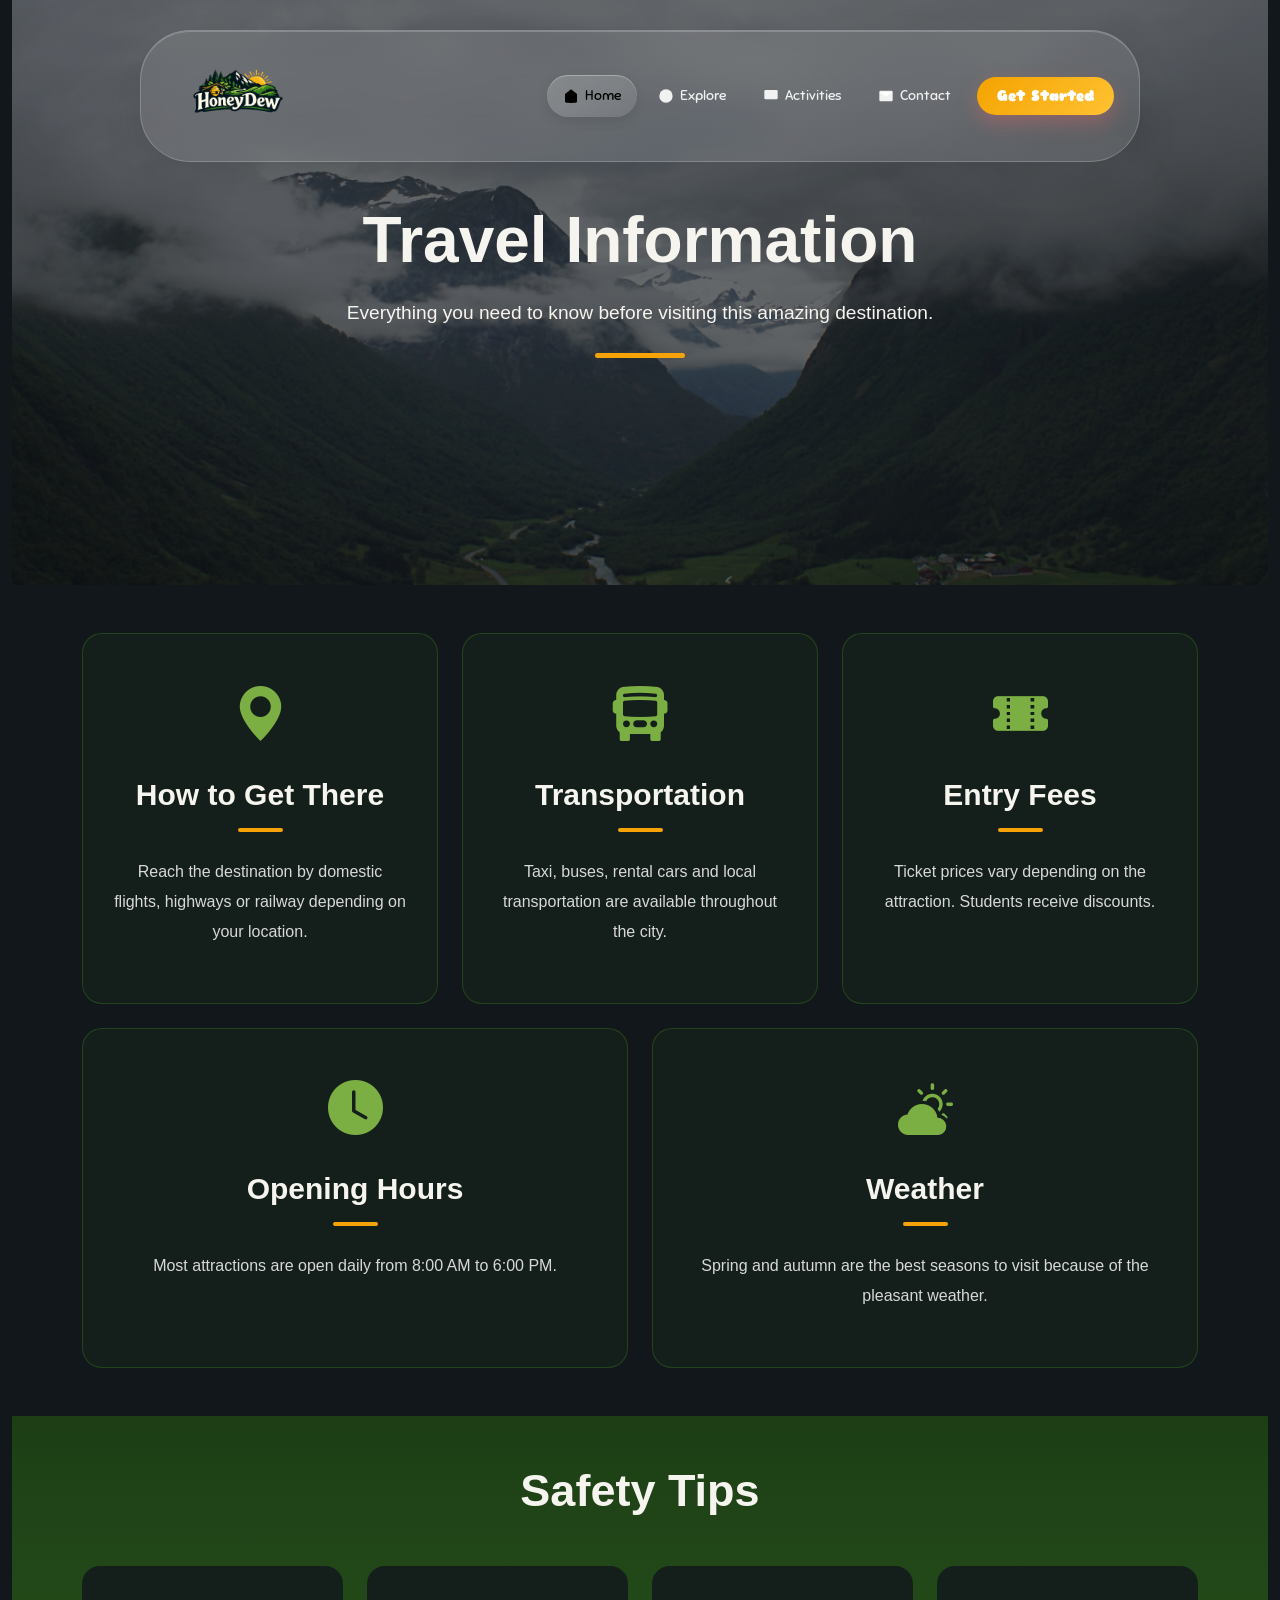
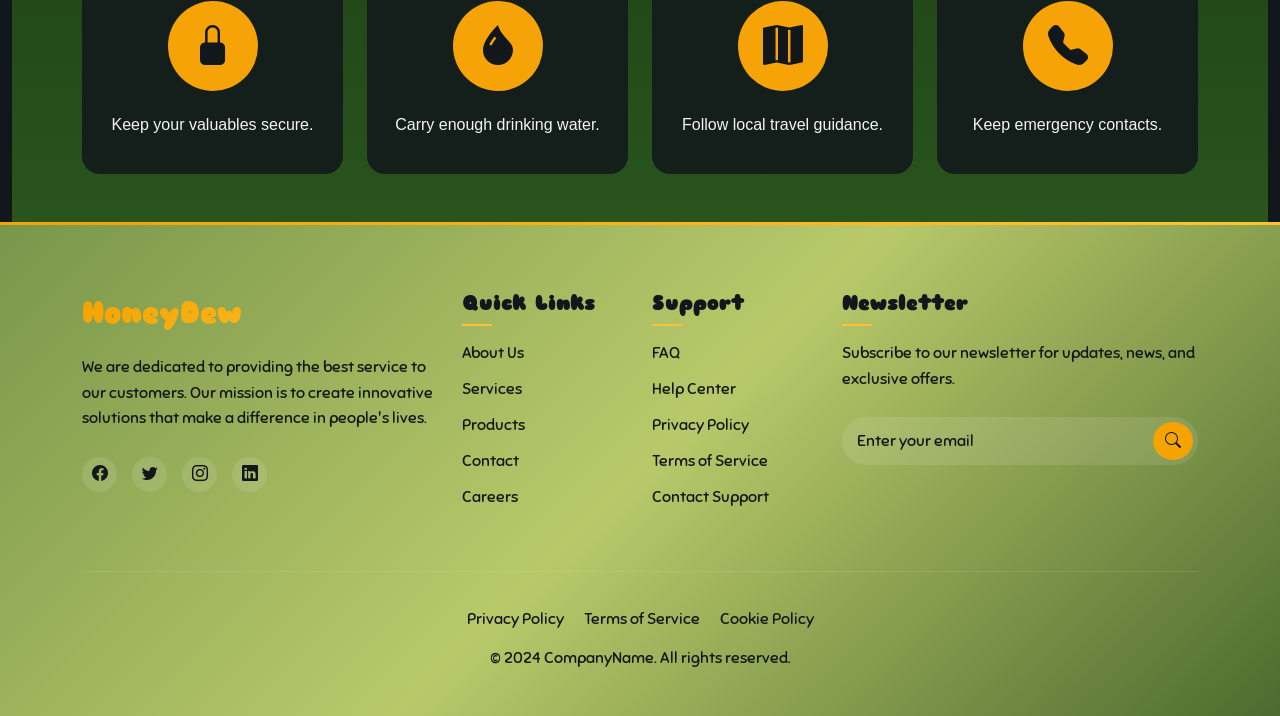
==== Azadeh Explore.html @ a6aba06a "added mobile nav" ====
<!doctype html>
<html lang="en">
  <head>
    <meta charset="UTF-8" />
    <meta name="viewport" content="width=device-width, initial-scale=1.0" />
    <title>Document</title>
    <link
      href="https://cdn.jsdelivr.net/npm/bootstrap@5.3.3/dist/css/bootstrap.min.css"
      rel="stylesheet"
    />

    <link
      rel="stylesheet"
      href="https://cdn.jsdelivr.net/npm/bootstrap-icons@1.11.3/font/bootstrap-icons.min.css"
    />
    <link rel="stylesheet" href="style.css" />
    <link rel="stylesheet" href="Azadeh style.css" />


    <link rel="preconnect" href="https://fonts.googleapis.com" />
    <link rel="preconnect" href="https://fonts.gstatic.com" crossorigin />
    <link
      href="https://fonts.googleapis.com/css2?family=Sniglet:wght@400;800&display=swap"
      rel="stylesheet"
    />
  </head>
  <body>
      <!-- Floating Background Elements -->
    <div class="floating-elements">
        <div class="floating-circle"></div>
        <div class="floating-circle"></div>
        <div class="floating-circle"></div>
    </div>

    <!-- Advanced Navigation Bar -->
    <nav class="navbar-container">
        <div class="navbar">
            <!-- Brand/Logo -->
    <div class="navbar-brand d-flex ">
      <a  href="#" class="text-decoration-none "><img src="pictures/aca7b375-2e96-413a-af42-244dd7e7b7cf.png" alt="" class="logo"></a>
    </div>
            <!-- Navigation Links -->
            <ul class="navbar-nav" id="navbarNav">
                <li class="nav-item">
                    <a href="index.html" class="nav-link active">
                        <svg class="nav-icon" viewBox="0 0 24 24">
                            <path d="M3 9l9-7 9 7v11a2 2 0 0 1-2 2H5a2 2 0 0 1-2-2z"></path>
                            <polyline points="9,22 9,12 15,12 15,22"></polyline>
                        </svg>
                        <span>Home</span>
                    </a>
                </li>
                <li class="nav-item">
                    <a href="Azadeh Explore.html" class="nav-link">
                        <svg class="nav-icon" viewBox="0 0 24 24">
                            <circle cx="12" cy="12" r="10"></circle>
                            <line x1="12" y1="16" x2="12" y2="12"></line>
                            <line x1="12" y1="8" x2="12.01" y2="8"></line>
                        </svg>
                        <span>Explore</span>
                    </a>
                </li>
                <li class="nav-item">
                    <a href="#activities" class="nav-link">
                        <svg class="nav-icon" viewBox="0 0 24 24">
                            <rect x="2" y="3" width="20" height="14" rx="2" ry="2"></rect>
                            <line x1="8" y1="21" x2="16" y2="21"></line>
                            <line x1="12" y1="17" x2="12" y2="21"></line>
                        </svg>
                        <span>Activities</span>
                    </a>
                </li>
                <li class="nav-item">
                    <a href="#contact" class="nav-link">
                        <svg class="nav-icon" viewBox="0 0 24 24">
                            <path d="M4 4h16c1.1 0 2 .9 2 2v12c0 1.1-.9 2-2 2H4c-1.1 0-2-.9-2-2V6c0-1.1.9-2 2-2z"></path>
                            <polyline points="22,6 12,13 2,6"></polyline>
                        </svg>
                        <span>Contact</span>
                    </a>
                </li>                <li class="nav-item">
                    <a href="#cta" class="cta-button">
                        Get Started
                    </a>
                </li>
            </ul>

            <!-- Mobile Toggle -->
            <button class="mobile-toggle" id="mobileToggle">
                <div class="hamburger">
                    <span></span>
                    <span></span>
                    <span></span>
                </div>
            </button>
        </div>
    </nav>

    <!-- Mobile Menu Overlay -->
    <div class="mobile-menu-overlay" id="mobileMenuOverlay"></div>

    <!-- Mobile Menu -->
    <div class="mobile-menu" id="mobileMenu">
        <div class="mobile-menu-header">
            <a href="#" class="mobile-menu-brand">
                <div class="logo-icon"></div>
                <span class="brand-text">HoneyDew</span>
            </a>
            <button class="mobile-menu-close" id="mobileMenuClose">
                <span>×</span>
            </button>
        </div>
        
        <ul class="mobile-menu-nav">
            <li class="mobile-menu-item">
                <a href="#home" class="mobile-menu-link active">
                    <svg class="mobile-menu-icon" viewBox="0 0 24 24">
                        <path d="M3 9l9-7 9 7v11a2 2 0 0 1-2 2H5a2 2 0 0 1-2-2z"></path>
                        <polyline points="9,22 9,12 15,12 15,22"></polyline>
                    </svg>
                    <span>Home</span>
                </a>
            </li>
            <li class="mobile-menu-item">
                <a href="#explore" class="mobile-menu-link">
                    <svg class="mobile-menu-icon" viewBox="0 0 24 24">
                        <circle cx="12" cy="12" r="10"></circle>
                        <line x1="12" y1="16" x2="12" y2="12"></line>
                        <line x1="12" y1="8" x2="12.01" y2="8"></line>
                    </svg>
                    <span>Explore</span>
                </a>
            </li>
            <li class="mobile-menu-item">
                <a href="#activities" class="mobile-menu-link">
                    <svg class="mobile-menu-icon" viewBox="0 0 24 24">
                        <rect x="2" y="3" width="20" height="14" rx="2" ry="2"></rect>
                        <line x1="8" y1="21" x2="16" y2="21"></line>
                        <line x1="12" y1="17" x2="12" y2="21"></line>
                    </svg>
                    <span>Activities</span>
                </a>
            </li>
            <li class="mobile-menu-item">
                <a href="#contact" class="mobile-menu-link">
                    <svg class="mobile-menu-icon" viewBox="0 0 24 24">
                        <path d="M4 4h16c1.1 0 2 .9 2 2v12c0 1.1-.9 2-2 2H4c-1.1 0-2-.9-2-2V6c0-1.1.9-2 2-2z"></path>
                        <polyline points="22,6 12,13 2,6"></polyline>
                    </svg>
                    <span>Contact</span>
                </a>
            </li>
        </ul>
        
        <div class="mobile-cta">
            <a href="#cta" class="mobile-cta-button">
                Get Started
            </a>
        </div>
    </div>




    <!-- Azadeh part -->
    <div class="container-fluid Azadeh">
      <main>
        <!-- HERO -->
        <section class="hero">
          <div class="container">
            <div class="hero-content text-center">
              <h1>Travel Information</h1>

              <p>
                Everything you need to know before visiting this amazing
                destination.
              </p>

              <div class="hero-line"></div>
            </div>
          </div>
        </section>

        <!-- Travel Information -->

        <section class="travel-info py-5">
          <div class="container">
            <div class="row g-4">
              <div class="col-lg-4 col-md-6">
                <div class="travel-card">
                  <i class="bi bi-geo-alt-fill"></i>

                  <h3>How to Get There</h3>

                  <div class="title-line"></div>

                  <p>
                    Reach the destination by domestic flights, highways or
                    railway depending on your location.
                  </p>
                </div>
              </div>

              <div class="col-lg-4 col-md-6">
                <div class="travel-card">
                  <i class="bi bi-bus-front-fill"></i>

                  <h3>Transportation</h3>

                  <div class="title-line"></div>

                  <p>
                    Taxi, buses, rental cars and local transportation are
                    available throughout the city.
                  </p>
                </div>
              </div>

              <div class="col-lg-4 col-md-6">
                <div class="travel-card">
                  <i class="bi bi-ticket-perforated-fill"></i>

                  <h3>Entry Fees</h3>

                  <div class="title-line"></div>

                  <p>
                    Ticket prices vary depending on the attraction. Students
                    receive discounts.
                  </p>
                </div>
              </div>

              <div class="col-lg-6">
                <div class="travel-card">
                  <i class="bi bi-clock-fill"></i>

                  <h3>Opening Hours</h3>

                  <div class="title-line"></div>

                  <p>
                    Most attractions are open daily from 8:00 AM to 6:00 PM.
                  </p>
                </div>
              </div>

              <div class="col-lg-6">
                <div class="travel-card">
                  <i class="bi bi-cloud-sun-fill"></i>

                  <h3>Weather</h3>

                  <div class="title-line"></div>

                  <p>
                    Spring and autumn are the best seasons to visit because of
                    the pleasant weather.
                  </p>
                </div>
              </div>
            </div>
          </div>
        </section>

        <!-- Safety -->

        <section class="safety py-5">
          <div class="container">
            <h2 class="text-center mb-5">Safety Tips</h2>

            <div class="row g-4">
              <div class="col-lg-3 col-sm-6">
                <div class="tip">
                  <div class="circle">
                    <i class="bi bi-lock-fill"></i>
                  </div>

                  <p>Keep your valuables secure.</p>
                </div>
              </div>

              <div class="col-lg-3 col-sm-6">
                <div class="tip">
                  <div class="circle">
                    <i class="bi bi-droplet-fill"></i>
                  </div>

                  <p>Carry enough drinking water.</p>
                </div>
              </div>

              <div class="col-lg-3 col-sm-6">
                <div class="tip">
                  <div class="circle">
                    <i class="bi bi-map-fill"></i>
                  </div>

                  <p>Follow local travel guidance.</p>
                </div>
              </div>

              <div class="col-lg-3 col-sm-6">
                <div class="tip">
                  <div class="circle">
                    <i class="bi bi-telephone-fill"></i>
                  </div>

                  <p>Keep emergency contacts.</p>
                </div>
              </div>
            </div>
          </div>
        </section>
      </main>
    </div>

    <!--footer-->

    <footer class="footer" style="color: #12171b">
      <div class="container">
        <div class="row">
          <div class="col-lg-4 footer-section">
            <div class="footer-logo">HoneyDew</div>
            <p class="footer-about">
              We are dedicated to providing the best service to our customers.
              Our mission is to create innovative solutions that make a
              difference in people's lives.
            </p>
            <div class="social-links">
              <a href="#" class="social-icon"><i class="bi bi-facebook"></i></a>
              <a href="#" class="social-icon"><i class="bi bi-twitter"></i></a>
              <a href="#" class="social-icon"
                ><i class="bi bi-instagram"></i
              ></a>
              <a href="#" class="social-icon"><i class="bi bi-linkedin"></i></a>
            </div>
          </div>

          <div class="col-lg-2 col-md-6 footer-section">
            <h5>Quick Links</h5>
            <ul class="footer-links">
              <li><a href="#">About Us</a></li>
              <li><a href="#">Services</a></li>
              <li><a href="#">Products</a></li>
              <li><a href="#">Contact</a></li>
              <li><a href="#">Careers</a></li>
            </ul>
          </div>

          <div class="col-lg-2 col-md-6 footer-section">
            <h5>Support</h5>
            <ul class="footer-links">
              <li><a href="#">FAQ</a></li>
              <li><a href="#">Help Center</a></li>
              <li><a href="#">Privacy Policy</a></li>
              <li><a href="#">Terms of Service</a></li>
              <li><a href="#">Contact Support</a></li>
            </ul>
          </div>

          <div class="col-lg-4 footer-section">
            <h5>Newsletter</h5>
            <p class="footer-about">
              Subscribe to our newsletter for updates, news, and exclusive
              offers.
            </p>
            <div class="footer-newsletter">
              <input type="email" placeholder="Enter your email" />
              <button class="newsletter-btn">
                <i class="bi bi-search"></i>
              </button>
            </div>
          </div>
        </div>

        <div class="footer-bottom">
          <ul class="footer-bottom-links">
            <li><a href="#">Privacy Policy</a></li>
            <li><a href="#">Terms of Service</a></li>
            <li><a href="#">Cookie Policy</a></li>
          </ul>
          <p>© 2024 CompanyName. All rights reserved.</p>
        </div>
      </div>
    </footer>

    <script
      src="https://cdn.jsdelivr.net/npm/bootstrap@5.3.8/dist/js/bootstrap.bundle.min.js"
      integrity="sha384-FKyoEForCGlyvwx9Hj09JcYn3nv7wiPVlz7YYwJrWVcXK/BmnVDxM+D2scQbITxI"
      crossorigin="anonymous"
    ></script>
    <script src="app.js"></script>
  </body>
</html>
---- style.css ----
/*
.sniglet-regular {
  font-family: "Sniglet", system-ui;
  font-weight: 400;
  font-style: normal;
}

.sniglet-extrabold {
  font-family: "Sniglet", system-ui;
  font-weight: 800;
  font-style: normal;
}
*/

* {
    margin: 0;
    padding: 0;
    box-sizing: border-box;
}

ol, ul {
    list-style: none;
}

body {
     font-family: "Sniglet", system-ui;
    font-optical-sizing: auto;
    background: #12171B;
    color: #F6F4EE;
}
@media (max-width: 768px) {
    html {
        font-size: 15px;
    }
}

@media (max-width: 480px) {
    html {
        font-size: 14px;
    }
}
 /* ==================== ADVANCED NAVIGATION BAR ==================== */       
  .navbar-container {
          
    position: fixed;
            top: 30px;
            left: 50%;
            transform: translateX(-50%);
            z-index: 1000;
            width: calc(100% - 60px);
            max-width: 1000px;
            transition: all 0.4s cubic-bezier(0.25, 0.46, 0.45, 0.94);
        }

        .navbar {
            background: rgba(255, 255, 255, 0.1);
            backdrop-filter: blur(20px);
            border: 1px solid rgba(255, 255, 255, 0.2);
            border-radius: 50px;
            padding: 12px 25px;
            display: flex;
            align-items: center;
            justify-content: space-between;
            box-shadow: 
                0 20px 40px rgba(0, 0, 0, 0.1),
                inset 0 1px 0 rgba(255, 255, 255, 0.2);
            transition: all 0.4s cubic-bezier(0.25, 0.46, 0.45, 0.94);
            position: relative;
            overflow: hidden;
        }

        .navbar::before {
            content: '';
            position: absolute;
            top: 0;
            left: -100%;
            width: 100%;
            height: 100%;
            background: linear-gradient(90deg, 
                transparent, 
                rgba(255, 255, 255, 0.1), 
                transparent);
            transition: left 0.8s ease;
        }

        .navbar:hover::before {
            left: 100%;
        }

        .navbar:hover {
            transform: translateY(-2px);
            box-shadow: 
                0 25px 50px rgba(0, 0, 0, 0.15),
                inset 0 1px 0 rgba(255, 255, 255, 0.3);
        }

        /* ==================== LOGO SECTION ==================== */
        .navbar-brand {
            display: flex;
            align-items: center;
            gap: 12px;
            text-decoration: none;
            color: white;
            font-size: 1.4rem;
            z-index: 2;
        }
.logo {
    height: 6rem;
    width: auto;
    overflow: hidden;
}


 /* ==================== NAVIGATION LINKS ==================== */
        .navbar-nav {
            display: flex;
            align-items: center;
            gap: 5px;
            list-style: none;
            z-index: 2;
            position: relative;
        }

        /* Desktop navigation styles */
        @media (min-width: 993px) {
            .navbar-nav {
                display: flex !important;
                position: static !important;
                opacity: 1 !important;
                visibility: visible !important;
                transform: none !important;
                background: none !important;
                border: none !important;
                padding: 0 !important;
                box-shadow: none !important;
                flex-direction: row !important;
            }
        }

        .nav-item {
            position: relative;
        }

        .nav-link {
            display: flex;
            align-items: center;
            gap: 6px;
            padding: 10px 16px;
            text-decoration: none;
            color: rgba(255, 255, 255, 0.9);
            font-weight: 500;
            font-size: 0.9rem;
            border-radius: 25px;
            transition: all 0.3s cubic-bezier(0.25, 0.46, 0.45, 0.94);
            position: relative;
            overflow: hidden;
            white-space: nowrap;
        }

        .nav-link::before {
            content: '';
            position: absolute;
            top: 0;
            left: 0;
            width: 100%;
            height: 100%;
            background: linear-gradient(135deg, rgba(255, 255, 255, 0.1), rgba(255, 255, 255, 0.05));
            border-radius: 25px;
            opacity: 0;
            transition: opacity 0.3s ease;
        }

        .nav-link:hover::before {
            opacity: 1;
        }

        .nav-link:hover {
            color: white;
            transform: translateY(-2px);
            box-shadow: 0 8px 20px rgba(0, 0, 0, 0.15);
        }

        .nav-link.active {
            background: linear-gradient(135deg, rgba(255, 255, 255, 0.2), rgba(255, 255, 255, 0.1));
            color: white;
            box-shadow: 
                inset 0 1px 0 rgba(255, 255, 255, 0.3),
                0 4px 12px rgba(0, 0, 0, 0.1);
        }        .nav-icon {
            width: 16px;
            height: 16px;
            fill: currentColor;
            transition: transform 0.3s ease;
        }

        .nav-link:hover .nav-icon {
            transform: scale(1.1);
        }

        /* ==================== MOBILE MENU TOGGLE ==================== */        .mobile-toggle {
            display: none;
            background: none;
            border: none;
            color: white;
            font-size: 1.5rem;
            cursor: pointer;
            padding: 8px;
            border-radius: 50%;
            transition: all 0.3s ease;
            z-index: 1001;
            position: relative;
            flex-shrink: 0;
        }

        .mobile-toggle:hover {
            background: rgba(255, 255, 255, 0.1);
            transform: scale(1.1);
        }

        .hamburger {
            display: flex;
            flex-direction: column;
            gap: 4px;
            width: 24px;
            height: 18px;
            justify-content: center;
        }

        .hamburger span {
            width: 24px;
            height: 2px;
            background: white;
            border-radius: 2px;
            transition: all 0.3s ease;
            display: block;
        }

        .mobile-toggle.active .hamburger span:nth-child(1) {
            transform: rotate(45deg) translate(6px, 6px);
        }

        .mobile-toggle.active .hamburger span:nth-child(2) {
            opacity: 0;
            transform: translateX(-20px);
        }

        .mobile-toggle.active .hamburger span:nth-child(3) {
            transform: rotate(-45deg) translate(6px, -6px);
        }        /* ==================== CTA BUTTON ==================== */
        .cta-button {
            background: linear-gradient(135deg, #F4A300, #FFC233);
            color: white;
            text-decoration: none;
            padding: 10px 20px;
            border-radius: 25px;
            font-weight: 600;
            font-size: 0.9rem;
            box-shadow: 0 8px 20px rgba(255, 107, 107, 0.3);
            transition: all 0.3s ease;
            white-space: nowrap;
            margin-left: 5px;
        }

        .cta-button:hover {
            transform: translateY(-1px);
            box-shadow: 0 10px 20px rgba(255, 107, 107, 0.4);
        }/* ==================== MOBILE RESPONSIVE ==================== */
        @media (max-width: 992px) {
            .navbar-container {
                top: 20px;
                width: calc(100% - 30px);
            }

            .navbar {
                padding: 12px 20px;
                position: relative;
            }

            .mobile-toggle {
                display: flex !important;
                align-items: center;
                justify-content: center;
            }

            /* Hide desktop navigation on mobile */
            .navbar-nav {
                display: none;
            }

            .brand-text {
                font-size: 1.2rem;
            }
        }

        /* Mobile Menu Overlay */
        .mobile-menu-overlay {
            position: fixed;
            top: 0;
            left: 0;
            width: 100%;
            height: 100vh;
            background: rgba(0, 0, 0, 0.8);
            backdrop-filter: blur(10px);
            z-index: 1500;
            opacity: 0;
            visibility: hidden;
            transition: all 0.3s ease;
        }

        .mobile-menu-overlay.active {
            opacity: 1;
            visibility: visible;
        }

        /* Mobile Menu Container */
        .mobile-menu {
            position: fixed;
            top: 0;
            left: 0;
            width: 100%;
            height: 100vh;
            background: linear-gradient(135deg, #78964B 0%, #B9C96A 50%, #4D6B2F 100%);
            z-index: 1600;
            transform: translateY(-100%);
            transition: transform 0.4s cubic-bezier(0.25, 0.46, 0.45, 0.94);
            overflow-y: auto;
        }

        .mobile-menu.active {
            transform: translateY(0);
        }

        /* Mobile Menu Header */
        .mobile-menu-header {
            display: flex;
            justify-content: space-between;
            align-items: center;
            padding: 30px 30px 20px;
            border-bottom: 1px solid rgba(255, 255, 255, 0.1);
        }

        .mobile-menu-brand {
            display: flex;
            align-items: center;
            gap: 12px;
            text-decoration: none;
            color: white;
            font-weight: 400;
            font-size: 1.4rem;
        }

        .mobile-menu-close {
            background: none;
            border: none;
            color: white;
            font-size: 2rem;
            cursor: pointer;
            padding: 8px;
            border-radius: 50%;
            transition: all 0.3s ease;
            display: flex;
            align-items: center;
            justify-content: center;
            width: 48px;
            height: 48px;
        }

        .mobile-menu-close:hover {
            background: rgba(255, 255, 255, 0.1);
            transform: scale(1.1);
        }

        /* Mobile Menu Navigation */
        .mobile-menu-nav {
            padding: 40px 30px;
            list-style: none;
        }

        .mobile-menu-item {
            margin-bottom: 8px;
        }

        .mobile-menu-link {
            display: flex;
            align-items: center;
            gap: 16px;
            padding: 20px 24px;
            text-decoration: none;
            color: rgba(255, 255, 255, 0.9);
            font-weight: 500;
            font-size: 1.1rem;
            border-radius: 20px;
            transition: all 0.3s ease;
            background: rgba(255, 255, 255, 0.05);
            border: 1px solid rgba(255, 255, 255, 0.1);
            margin-bottom: 12px;
        }

        .mobile-menu-link:hover,
        .mobile-menu-link.active {
            background: rgba(255, 255, 255, 0.15);
            color: white;
            transform: translateX(8px);
            border-color: rgba(255, 255, 255, 0.2);
        }

        .mobile-menu-icon {
            width: 24px;
            height: 24px;
            fill: currentColor;
        }

        .mobile-cta {
            margin: 30px 30px 40px;
        }

        .mobile-cta-button {
            display: block;
            width: 100%;
            background: linear-gradient(135deg, #F4A300, #FFC233);
            color: white;
            text-decoration: none;
            padding: 20px;
            border-radius: 20px;
            font-weight: 400;
            font-size: 1.1rem;
            text-align: center;
            box-shadow: 0 10px 30px rgba(255, 107, 107, 0.3);
            transition: all 0.3s ease;
        }

        .mobile-cta-button:hover {
            transform: translateY(-2px);
            box-shadow: 0 15px 40px rgba(255, 107, 107, 0.4);
        }

        @media (max-width: 768px) {
            .navbar-container {
                width: calc(100% - 30px);
            }
        }

        @media (max-width: 480px) {
            .navbar-container {
                width: calc(100% - 20px);
                top: 15px;
            }

            .navbar {
                padding: 10px 15px;
            }

            .navbar-brand {
                gap: 8px;
            }

            .logo-icon {
                width: 35px;
                height: 35px;
            }

            .brand-text {
                font-size: 1.1rem;
            }
        }    

/*==========================================
FOOTER=======================================*/
.footer {
    background: linear-gradient(135deg, #78964B 0%, #B9C96A 50%, #4D6B2F 100%);
    padding: 70px 0 30px;
    
    position: relative;
    overflow: hidden;
}

.footer::before {
    content: '';
    position: absolute;
    top: 0;
    left: 0;
    right: 0;
    height: 3px;
    background: linear-gradient(135deg, #F4A300, #FFC233);
}

.footer-logo {
    font-size: 1.8rem;
    font-weight: 700;
    margin-bottom: 20px;
    background: linear-gradient(135deg, #F4A300, #FFC233);
    -webkit-background-clip: text;
    -webkit-text-fill-color: transparent;
}

.footer-about {
    color: #12171B;
    margin-bottom: 25px;
    line-height: 1.6;
}

.footer h5 {
    color: #12171B;
    font-weight: 600;
    margin-bottom: 25px;
    position: relative;
}

.footer h5::after {
    content: '';
    position: absolute;
    left: 0;
    bottom: -10px;
    width: 30px;
    height: 2px;
    background: #FFC233;
}

.footer-links {
    list-style: none;
    padding: 0;
    margin: 0;
}

.footer-links li {
    margin-bottom: 12px;
}

.footer-links a {
    color: #12171B;
    text-decoration: none;
    transition: all 0.3s ease;
    display: inline-block;
}

.footer-links a:hover {
    color: #FFC233;
    transform: translateX(5px);
}

.social-links {
    display: flex;
    gap: 15px;
    margin-top: 20px;
}

.social-icon {
    width: 35px;
    height: 35px;
    background: rgba(255, 255, 255, 0.1);
    border-radius: 50%;
    display: flex;
    align-items: center;
    justify-content: center;
    color: #12171B;
    text-decoration: none;
    transition: all 0.3s ease;
}

.social-icon:hover {
    background: #FFC233;
    transform: translateY(-3px);
    color: #fff;
}

.footer-newsletter {
    position: relative;
    margin-top: 20px;
}

.footer-newsletter input {
    padding: 12px 15px;
    border-radius: 25px;
    border: none;
    width: 100%;
    background: rgba(255, 255, 255, 0.1);
    color: #fff;
    outline: none;
    padding-right: 50px;
}

.footer-newsletter input::placeholder {
    color: #12171B;
}

.newsletter-btn {
    position: absolute;
    right: 5px;
    top: 5px;
    bottom: 5px;
    width: 40px;
    border-radius: 50%;
    background: #F4A300;
    border: none;
    color: #12171B;
    transition: all 0.3s ease;
}

.newsletter-btn:hover {
    background: #FFC233;
}

.footer-bottom {
    margin-top: 50px;
    padding-top: 20px;
    border-top: 1px solid rgba(255, 255, 255, 0.1);
    text-align: center;
    color: #12171B;
}

.footer-bottom-links {
    list-style: none;
    padding: 0;
    margin: 15px 0;
    display: flex;
    justify-content: center;
    gap: 20px;
}

.footer-bottom-links a {
    color: #12171B;
    text-decoration: none;
    transition: color 0.3s ease;
}

.footer-bottom-links a:hover {
    color: #3498db;
}

@media (max-width: 768px) {
    .footer-section {
        margin-bottom: 40px;
    }
}
---- Azadeh style.css ----
/*=========================
      COLOR PALETTE
==========================*/

:root{
    --black:#12171B;
    --black-light:#141F1B;
    --green:#29551D;
    --yellow:#F5A306;
    --white:#F6F4EE;
}

.Azadeh{
    background:var(--black);
    color:var(--white);
    font-family: "Poppins",sans-serif;
}


/*=========================
        HERO
==========================*/

.Azadeh .hero{

    height:65vh;

    background:
    linear-gradient(rgba(18,23,27,.65),
    rgba(18,23,27,.65)),
    url(Azadehimage/hero.jpg);

    background-size:cover;
    background-position:center;
    background-attachment:fixed;

    display:flex;
    align-items:center;
}

.Azadeh .hero-content h1{

    font-size:4rem;
    font-weight:700;
}

.Azadeh .hero-content p{

    font-size:1.2rem;
    width:60%;
    margin:auto;
    margin-top:20px;
}

.Azadeh .hero-line{

    width:90px;
    height:5px;
    background:var(--yellow);
    margin:25px auto;
    border-radius:20px;
}


/*=========================
     TRAVEL SECTION
==========================*/

.Azadeh .travel-info{

    background:var(--black);
}

.Azadeh .travel-card{

    background:var(--black-light);

    border:1px solid rgba(41,85,29,.7);

    border-radius:20px;

    padding:40px 30px;

    text-align:center;

    transition:.4s;

    height:100%;
}

.Azadeh .travel-card i{

    font-size:55px;

    color:#7CAF43;

    margin-bottom:20px;

    display:block;
}

.Azadeh .travel-card h3{

    font-size:30px;

    font-weight:600;
}

.Azadeh .title-line{

    width:45px;

    height:4px;

    background:var(--yellow);

    margin:15px auto 25px;

    border-radius:20px;
}

.Azadeh .travel-card p{

    color:#d8d8d8;

    line-height:30px;
}


/* Hover */

.Azadeh .travel-card:hover{

    transform:translateY(-12px);

    border-color:var(--yellow);

    box-shadow:0 15px 35px rgba(0,0,0,.45);
}


/*=========================
      SAFETY
==========================*/

.Azadeh .safety{

    background:linear-gradient(#1d3e15,#29551D);

}

.Azadeh .safety h2{

    font-size:45px;

    font-weight:bold;
}

.Azadeh .tip{

    background:var(--black-light);

    border-radius:18px;

    padding:35px 20px;

    text-align:center;

    transition:.4s;

    height:100%;
}

.Azadeh .circle{

    width:90px;

    height:90px;

    background:var(--yellow);

    border-radius:50%;

    margin:auto;

    display:flex;

    justify-content:center;

    align-items:center;

    margin-bottom:20px;
}

.Azadeh .circle i{

    color:var(--black);

    font-size:40px;
}

.Azadeh .tip p{

    margin:0;

    line-height:28px;
}

.Azadeh .tip:hover{

    transform:translateY(-10px);

    background:#1b2520;
}


/*=========================
      ANIMATION
==========================*/

.Azadeh .travel-card{

    animation:fadeUp .8s ease;
}

.Azadeh .tip{

    animation:fadeUp 1s ease;
}

@keyframes fadeUp{

    from{

        opacity:0;

        transform:translateY(40px);
    }

    to{

        opacity:1;

        transform:translateY(0);
    }
}


/*=========================
      RESPONSIVE
==========================*/

@media(max-width:992px){

.Azadeh .hero-content h1{

font-size:3rem;

}

.Azadeh .hero-content p{

width:90%;

}

}


@media(max-width:768px){

.Azadeh .hero{

height:55vh;

}

.Azadeh .hero-content h1{

font-size:2.3rem;

}

.Azadeh .hero-content p{

font-size:16px;

}

.Azadeh .travel-card{

padding:30px 20px;

}

}
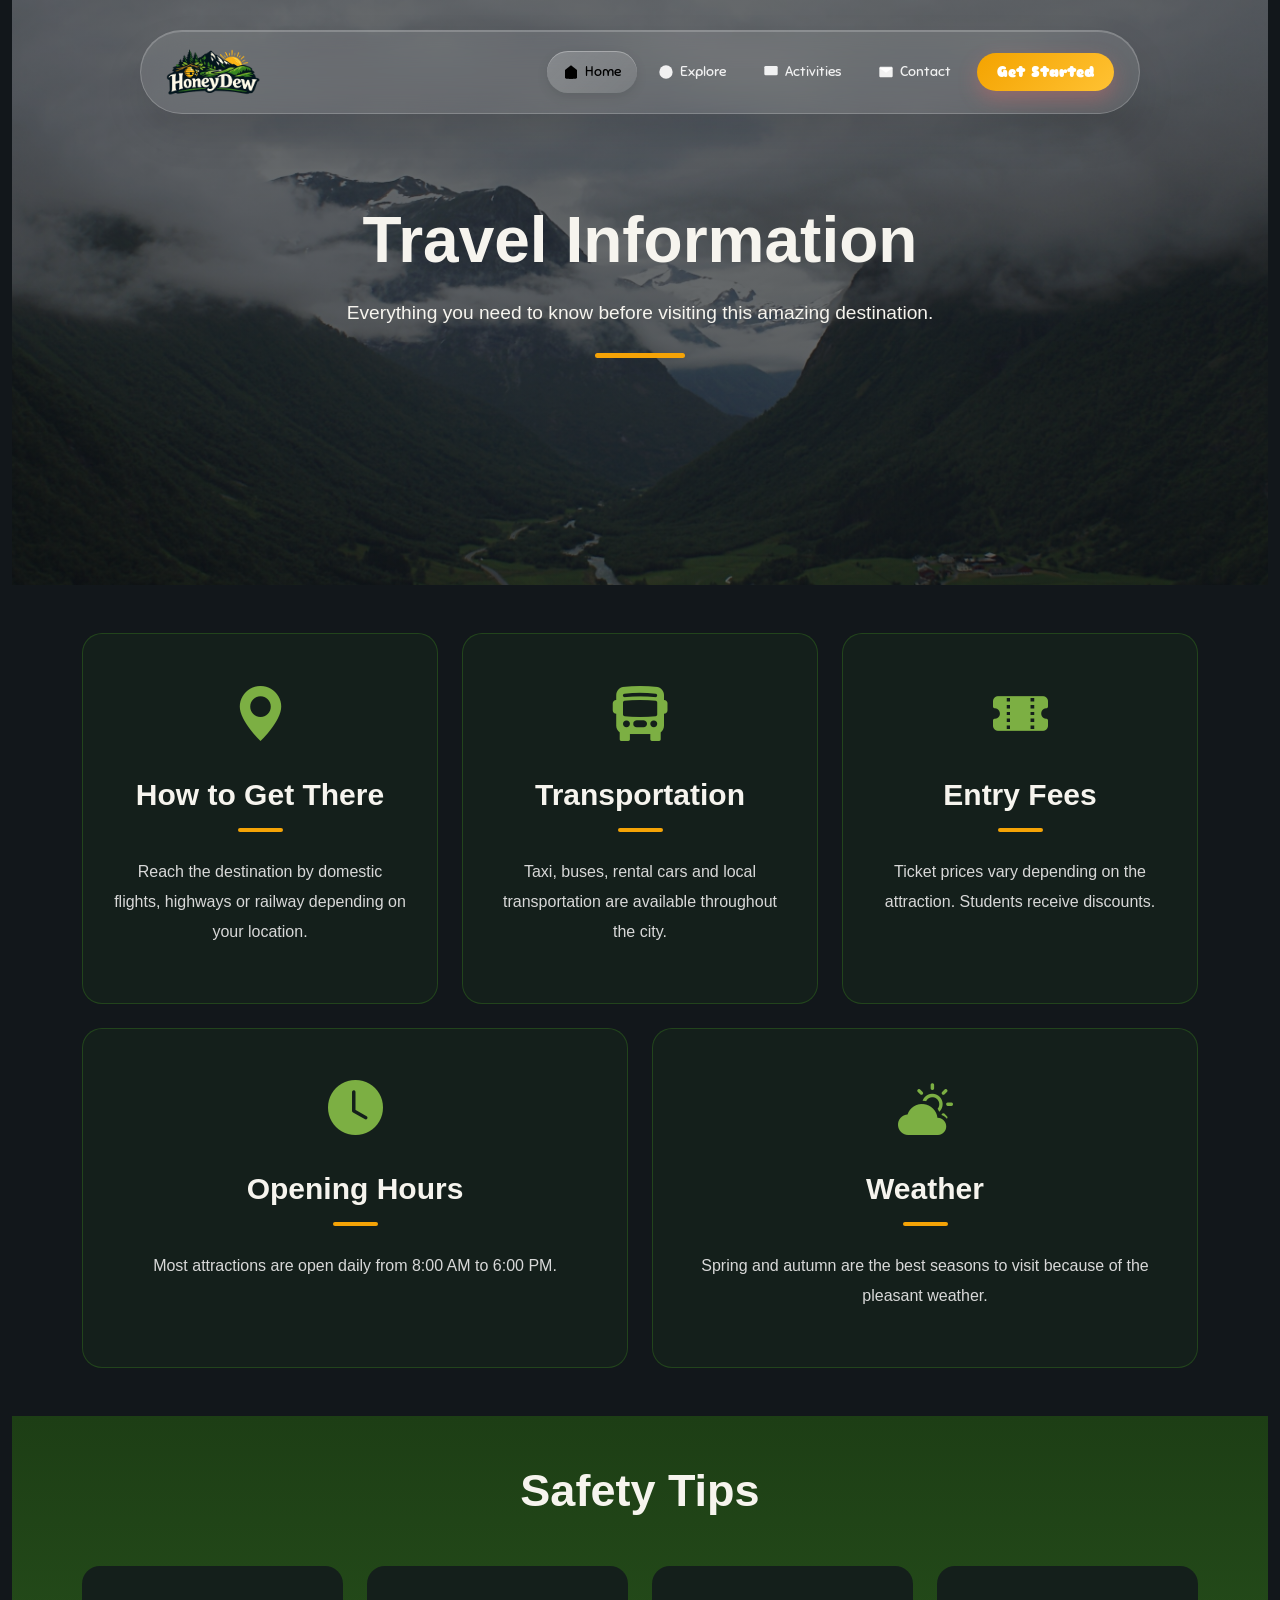
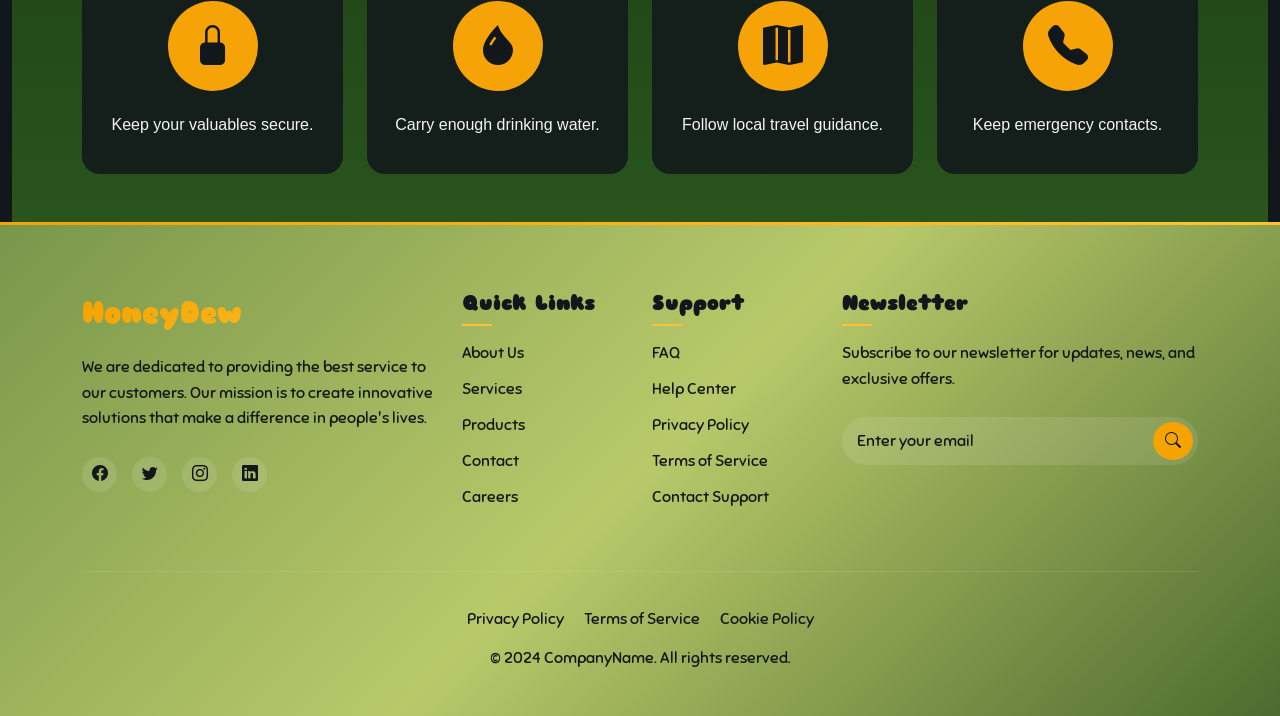
==== commit 30587b4c: "adjusted logo" ====
--- a/Azadeh Explore.html
+++ b/Azadeh Explore.html
@@ -37,7 +37,7 @@
         <div class="navbar">
             <!-- Brand/Logo -->
     <div class="navbar-brand d-flex ">
-      <a  href="#" class="text-decoration-none "><img src="pictures/aca7b375-2e96-413a-af42-244dd7e7b7cf.png" alt="" class="logo"></a>
+      <a  href="#" class="text-decoration-none "><img src="pictures/aca7b375-2e96-413a-af42-244dd7e7b7cf - Copy.png" alt="" class="logo" style="height: 3rem;"></a>
     </div>
             <!-- Navigation Links -->
             <ul class="navbar-nav" id="navbarNav">
@@ -51,7 +51,7 @@
                     </a>
                 </li>
                 <li class="nav-item">
-                    <a href="Azadeh Explore.html" class="nav-link">
+                    <a href="Azadeh Explore.html" class="nav-link" >
                         <svg class="nav-icon" viewBox="0 0 24 24">
                             <circle cx="12" cy="12" r="10"></circle>
                             <line x1="12" y1="16" x2="12" y2="12"></line>
--- a/style.css
+++ b/style.css
@@ -105,7 +105,7 @@
             z-index: 2;
         }
 .logo {
-    height: 6rem;
+    height: 9.3rem;
     width: auto;
     overflow: hidden;
 }
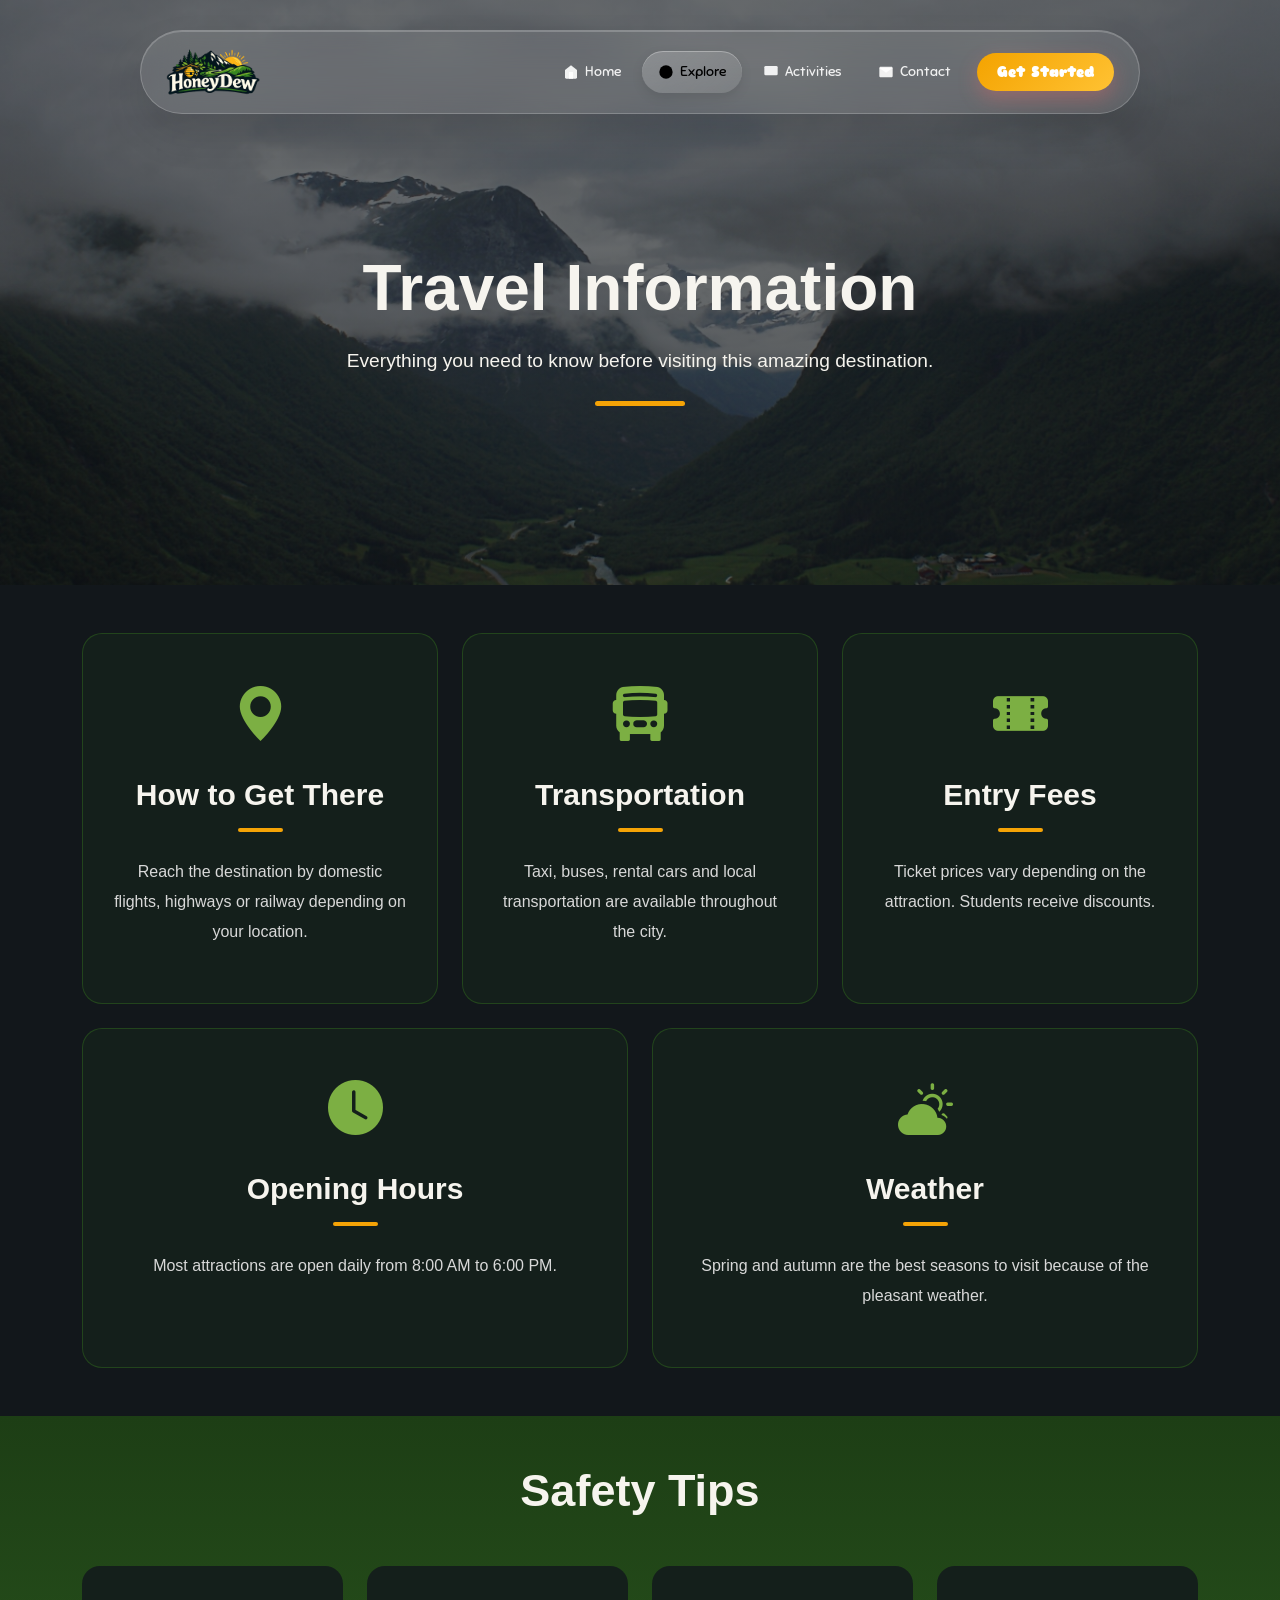
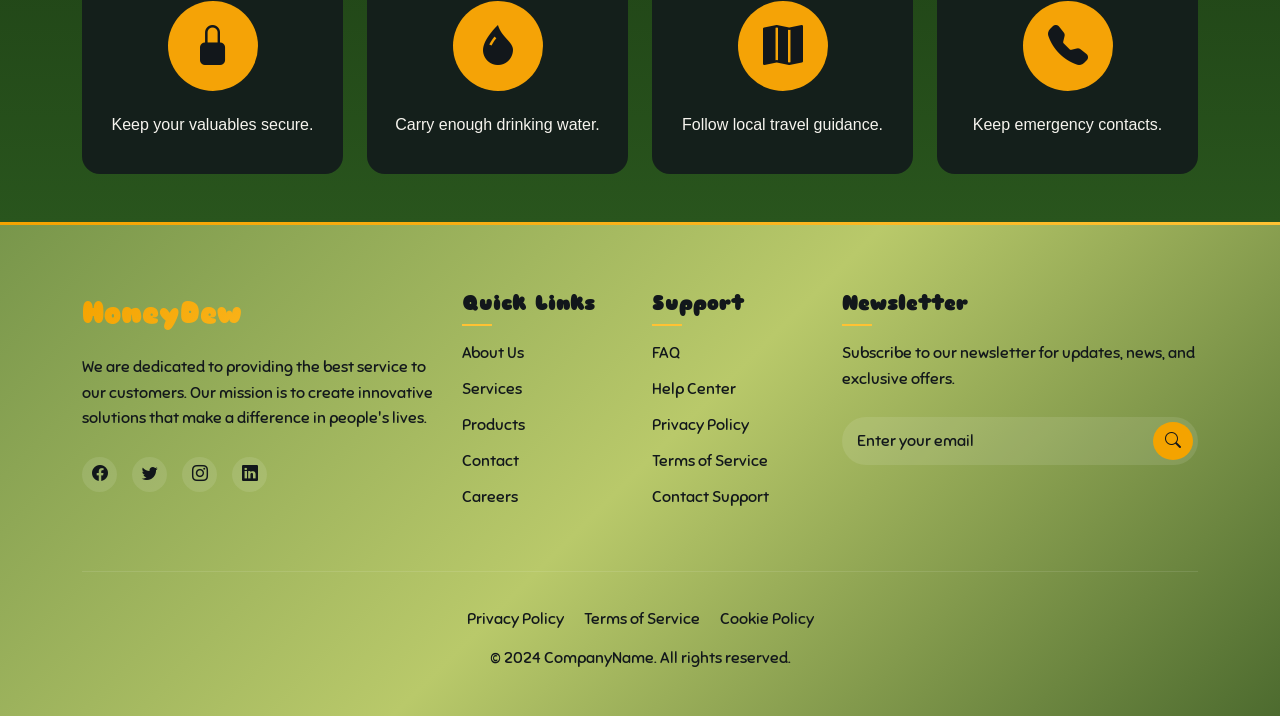
==== commit 8f08e278: "added margin, activated navbar tab" ====
--- a/Azadeh Explore.html
+++ b/Azadeh Explore.html
@@ -42,7 +42,7 @@
             <!-- Navigation Links -->
             <ul class="navbar-nav" id="navbarNav">
                 <li class="nav-item">
-                    <a href="index.html" class="nav-link active">
+                    <a href="index.html" class="nav-link ">
                         <svg class="nav-icon" viewBox="0 0 24 24">
                             <path d="M3 9l9-7 9 7v11a2 2 0 0 1-2 2H5a2 2 0 0 1-2-2z"></path>
                             <polyline points="9,22 9,12 15,12 15,22"></polyline>
@@ -51,7 +51,7 @@
                     </a>
                 </li>
                 <li class="nav-item">
-                    <a href="Azadeh Explore.html" class="nav-link" >
+                    <a href="Azadeh Explore.html" class="nav-link active" >
                         <svg class="nav-icon" viewBox="0 0 24 24">
                             <circle cx="12" cy="12" r="10"></circle>
                             <line x1="12" y1="16" x2="12" y2="12"></line>
@@ -71,7 +71,7 @@
                     </a>
                 </li>
                 <li class="nav-item">
-                    <a href="#contact" class="nav-link">
+                    <a href="contact.html" class="nav-link">
                         <svg class="nav-icon" viewBox="0 0 24 24">
                             <path d="M4 4h16c1.1 0 2 .9 2 2v12c0 1.1-.9 2-2 2H4c-1.1 0-2-.9-2-2V6c0-1.1.9-2 2-2z"></path>
                             <polyline points="22,6 12,13 2,6"></polyline>
@@ -163,13 +163,13 @@
 
 
     <!-- Azadeh part -->
-    <div class="container-fluid Azadeh">
+    <div class="container-fluid Azadeh px-0">
       <main>
         <!-- HERO -->
-        <section class="hero">
-          <div class="container">
-            <div class="hero-content text-center">
-              <h1>Travel Information</h1>
+        <section class="hero ">
+          <div class="container mt-5">
+            <div class="hero-content text-center mt-5">
+              <h1 >Travel Information</h1>
 
               <p>
                 Everything you need to know before visiting this amazing
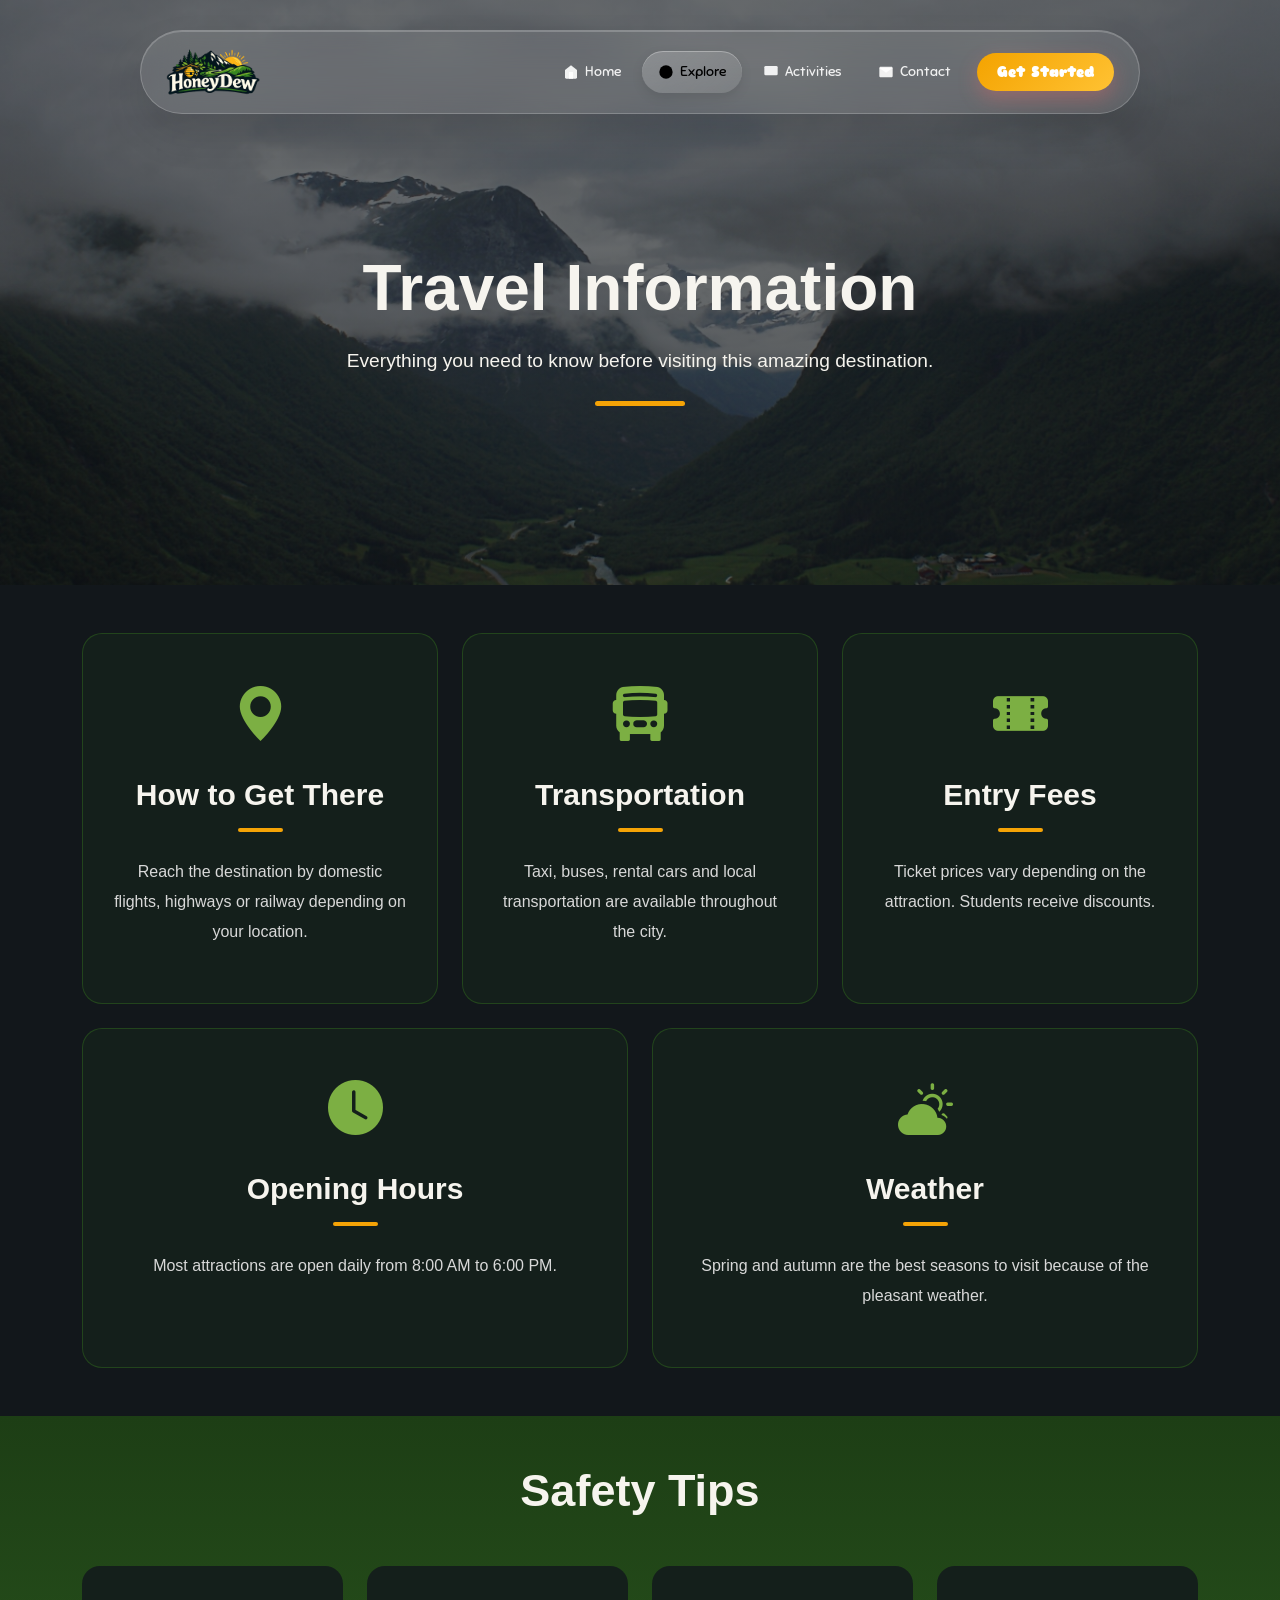
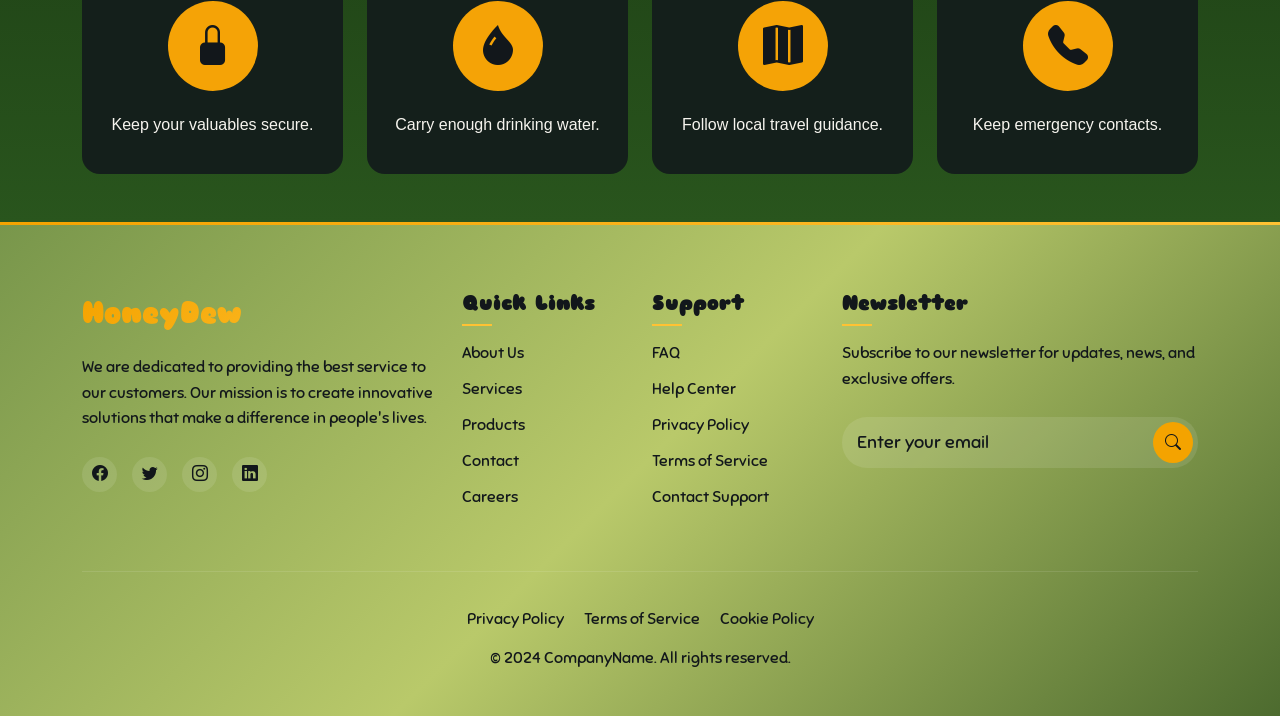
==== commit 43354cfa: "the result" ====
--- a/Azadeh Explore.html
+++ b/Azadeh Explore.html
@@ -16,7 +16,6 @@
     <link rel="stylesheet" href="style.css" />
     <link rel="stylesheet" href="Azadeh style.css" />
 
-
     <link rel="preconnect" href="https://fonts.googleapis.com" />
     <link rel="preconnect" href="https://fonts.gstatic.com" crossorigin />
     <link
@@ -25,75 +24,82 @@
     />
   </head>
   <body>
-      <!-- Floating Background Elements -->
+    <!-- Floating Background Elements -->
     <div class="floating-elements">
-        <div class="floating-circle"></div>
-        <div class="floating-circle"></div>
-        <div class="floating-circle"></div>
+      <div class="floating-circle"></div>
+      <div class="floating-circle"></div>
+      <div class="floating-circle"></div>
     </div>
 
     <!-- Advanced Navigation Bar -->
     <nav class="navbar-container">
-        <div class="navbar">
-            <!-- Brand/Logo -->
-    <div class="navbar-brand d-flex ">
-      <a  href="#" class="text-decoration-none "><img src="pictures/aca7b375-2e96-413a-af42-244dd7e7b7cf - Copy.png" alt="" class="logo" style="height: 3rem;"></a>
-    </div>
-            <!-- Navigation Links -->
-            <ul class="navbar-nav" id="navbarNav">
-                <li class="nav-item">
-                    <a href="index.html" class="nav-link ">
-                        <svg class="nav-icon" viewBox="0 0 24 24">
-                            <path d="M3 9l9-7 9 7v11a2 2 0 0 1-2 2H5a2 2 0 0 1-2-2z"></path>
-                            <polyline points="9,22 9,12 15,12 15,22"></polyline>
-                        </svg>
-                        <span>Home</span>
-                    </a>
-                </li>
-                <li class="nav-item">
-                    <a href="Azadeh Explore.html" class="nav-link active" >
-                        <svg class="nav-icon" viewBox="0 0 24 24">
-                            <circle cx="12" cy="12" r="10"></circle>
-                            <line x1="12" y1="16" x2="12" y2="12"></line>
-                            <line x1="12" y1="8" x2="12.01" y2="8"></line>
-                        </svg>
-                        <span>Explore</span>
-                    </a>
-                </li>
-                <li class="nav-item">
-                    <a href="#activities" class="nav-link">
-                        <svg class="nav-icon" viewBox="0 0 24 24">
-                            <rect x="2" y="3" width="20" height="14" rx="2" ry="2"></rect>
-                            <line x1="8" y1="21" x2="16" y2="21"></line>
-                            <line x1="12" y1="17" x2="12" y2="21"></line>
-                        </svg>
-                        <span>Activities</span>
-                    </a>
-                </li>
-                <li class="nav-item">
-                    <a href="contact.html" class="nav-link">
-                        <svg class="nav-icon" viewBox="0 0 24 24">
-                            <path d="M4 4h16c1.1 0 2 .9 2 2v12c0 1.1-.9 2-2 2H4c-1.1 0-2-.9-2-2V6c0-1.1.9-2 2-2z"></path>
-                            <polyline points="22,6 12,13 2,6"></polyline>
-                        </svg>
-                        <span>Contact</span>
-                    </a>
-                </li>                <li class="nav-item">
-                    <a href="#cta" class="cta-button">
-                        Get Started
-                    </a>
-                </li>
-            </ul>
-
-            <!-- Mobile Toggle -->
-            <button class="mobile-toggle" id="mobileToggle">
-                <div class="hamburger">
-                    <span></span>
-                    <span></span>
-                    <span></span>
-                </div>
-            </button>
+      <div class="navbar">
+        <!-- Brand/Logo -->
+        <div class="navbar-brand d-flex">
+          <a href="#" class="text-decoration-none"
+            ><img
+              src="pictures/aca7b375-2e96-413a-af42-244dd7e7b7cf - Copy.png"
+              alt=""
+              class="logo"
+              style="height: 3rem"
+          /></a>
         </div>
+        <!-- Navigation Links -->
+        <ul class="navbar-nav" id="navbarNav">
+          <li class="nav-item">
+            <a href="index.html" class="nav-link">
+              <svg class="nav-icon" viewBox="0 0 24 24">
+                <path d="M3 9l9-7 9 7v11a2 2 0 0 1-2 2H5a2 2 0 0 1-2-2z"></path>
+                <polyline points="9,22 9,12 15,12 15,22"></polyline>
+              </svg>
+              <span>Home</span>
+            </a>
+          </li>
+          <li class="nav-item">
+            <a href="Azadeh Explore.html" class="nav-link active">
+              <svg class="nav-icon" viewBox="0 0 24 24">
+                <circle cx="12" cy="12" r="10"></circle>
+                <line x1="12" y1="16" x2="12" y2="12"></line>
+                <line x1="12" y1="8" x2="12.01" y2="8"></line>
+              </svg>
+              <span>Explore</span>
+            </a>
+          </li>
+          <li class="nav-item">
+            <a href="activities.html" class="nav-link">
+              <svg class="nav-icon" viewBox="0 0 24 24">
+                <rect x="2" y="3" width="20" height="14" rx="2" ry="2"></rect>
+                <line x1="8" y1="21" x2="16" y2="21"></line>
+                <line x1="12" y1="17" x2="12" y2="21"></line>
+              </svg>
+              <span>Activities</span>
+            </a>
+          </li>
+          <li class="nav-item">
+            <a href="contact.html" class="nav-link">
+              <svg class="nav-icon" viewBox="0 0 24 24">
+                <path
+                  d="M4 4h16c1.1 0 2 .9 2 2v12c0 1.1-.9 2-2 2H4c-1.1 0-2-.9-2-2V6c0-1.1.9-2 2-2z"
+                ></path>
+                <polyline points="22,6 12,13 2,6"></polyline>
+              </svg>
+              <span>Contact</span>
+            </a>
+          </li>
+          <li class="nav-item">
+            <a href="#cta" class="cta-button"> Get Started </a>
+          </li>
+        </ul>
+
+        <!-- Mobile Toggle -->
+        <button class="mobile-toggle" id="mobileToggle">
+          <div class="hamburger">
+            <span></span>
+            <span></span>
+            <span></span>
+          </div>
+        </button>
+      </div>
     </nav>
 
     <!-- Mobile Menu Overlay -->
@@ -101,75 +107,72 @@
 
     <!-- Mobile Menu -->
     <div class="mobile-menu" id="mobileMenu">
-        <div class="mobile-menu-header">
-            <a href="#" class="mobile-menu-brand">
-                <div class="logo-icon"></div>
-                <span class="brand-text">HoneyDew</span>
-            </a>
-            <button class="mobile-menu-close" id="mobileMenuClose">
-                <span>×</span>
-            </button>
-        </div>
-        
-        <ul class="mobile-menu-nav">
-            <li class="mobile-menu-item">
-                <a href="#home" class="mobile-menu-link active">
-                    <svg class="mobile-menu-icon" viewBox="0 0 24 24">
-                        <path d="M3 9l9-7 9 7v11a2 2 0 0 1-2 2H5a2 2 0 0 1-2-2z"></path>
-                        <polyline points="9,22 9,12 15,12 15,22"></polyline>
-                    </svg>
-                    <span>Home</span>
-                </a>
-            </li>
-            <li class="mobile-menu-item">
-                <a href="#explore" class="mobile-menu-link">
-                    <svg class="mobile-menu-icon" viewBox="0 0 24 24">
-                        <circle cx="12" cy="12" r="10"></circle>
-                        <line x1="12" y1="16" x2="12" y2="12"></line>
-                        <line x1="12" y1="8" x2="12.01" y2="8"></line>
-                    </svg>
-                    <span>Explore</span>
-                </a>
-            </li>
-            <li class="mobile-menu-item">
-                <a href="#activities" class="mobile-menu-link">
-                    <svg class="mobile-menu-icon" viewBox="0 0 24 24">
-                        <rect x="2" y="3" width="20" height="14" rx="2" ry="2"></rect>
-                        <line x1="8" y1="21" x2="16" y2="21"></line>
-                        <line x1="12" y1="17" x2="12" y2="21"></line>
-                    </svg>
-                    <span>Activities</span>
-                </a>
-            </li>
-            <li class="mobile-menu-item">
-                <a href="#contact" class="mobile-menu-link">
-                    <svg class="mobile-menu-icon" viewBox="0 0 24 24">
-                        <path d="M4 4h16c1.1 0 2 .9 2 2v12c0 1.1-.9 2-2 2H4c-1.1 0-2-.9-2-2V6c0-1.1.9-2 2-2z"></path>
-                        <polyline points="22,6 12,13 2,6"></polyline>
-                    </svg>
-                    <span>Contact</span>
-                </a>
-            </li>
-        </ul>
-        
-        <div class="mobile-cta">
-            <a href="#cta" class="mobile-cta-button">
-                Get Started
-            </a>
-        </div>
+      <div class="mobile-menu-header">
+        <a href="#" class="mobile-menu-brand">
+          <div class="logo-icon"></div>
+          <span class="brand-text">HoneyDew</span>
+        </a>
+        <button class="mobile-menu-close" id="mobileMenuClose">
+          <span>×</span>
+        </button>
+      </div>
+
+      <ul class="mobile-menu-nav">
+        <li class="mobile-menu-item">
+          <a href="#home" class="mobile-menu-link active">
+            <svg class="mobile-menu-icon" viewBox="0 0 24 24">
+              <path d="M3 9l9-7 9 7v11a2 2 0 0 1-2 2H5a2 2 0 0 1-2-2z"></path>
+              <polyline points="9,22 9,12 15,12 15,22"></polyline>
+            </svg>
+            <span>Home</span>
+          </a>
+        </li>
+        <li class="mobile-menu-item">
+          <a href="#explore" class="mobile-menu-link">
+            <svg class="mobile-menu-icon" viewBox="0 0 24 24">
+              <circle cx="12" cy="12" r="10"></circle>
+              <line x1="12" y1="16" x2="12" y2="12"></line>
+              <line x1="12" y1="8" x2="12.01" y2="8"></line>
+            </svg>
+            <span>Explore</span>
+          </a>
+        </li>
+        <li class="mobile-menu-item">
+          <a href="#activities" class="mobile-menu-link">
+            <svg class="mobile-menu-icon" viewBox="0 0 24 24">
+              <rect x="2" y="3" width="20" height="14" rx="2" ry="2"></rect>
+              <line x1="8" y1="21" x2="16" y2="21"></line>
+              <line x1="12" y1="17" x2="12" y2="21"></line>
+            </svg>
+            <span>Activities</span>
+          </a>
+        </li>
+        <li class="mobile-menu-item">
+          <a href="#contact" class="mobile-menu-link">
+            <svg class="mobile-menu-icon" viewBox="0 0 24 24">
+              <path
+                d="M4 4h16c1.1 0 2 .9 2 2v12c0 1.1-.9 2-2 2H4c-1.1 0-2-.9-2-2V6c0-1.1.9-2 2-2z"
+              ></path>
+              <polyline points="22,6 12,13 2,6"></polyline>
+            </svg>
+            <span>Contact</span>
+          </a>
+        </li>
+      </ul>
+
+      <div class="mobile-cta">
+        <a href="#cta" class="mobile-cta-button"> Get Started </a>
+      </div>
     </div>
-
-
-
 
     <!-- Azadeh part -->
     <div class="container-fluid Azadeh px-0">
       <main>
         <!-- HERO -->
-        <section class="hero ">
+        <section class="hero">
           <div class="container mt-5">
             <div class="hero-content text-center mt-5">
-              <h1 >Travel Information</h1>
+              <h1>Travel Information</h1>
 
               <p>
                 Everything you need to know before visiting this amazing
--- a/style.css
+++ b/style.css
@@ -13,622 +13,1626 @@
 */
 
 * {
-    margin: 0;
-    padding: 0;
-    box-sizing: border-box;
-}
-
-ol, ul {
-    list-style: none;
+  margin: 0;
+  padding: 0;
+  box-sizing: border-box;
+}
+
+ol,
+ul {
+  list-style: none;
 }
 
 body {
-     font-family: "Sniglet", system-ui;
-    font-optical-sizing: auto;
-    background: #12171B;
-    color: #F6F4EE;
+  font-family: "Sniglet", system-ui;
+  font-optical-sizing: auto;
+  background: #12171b;
+  color: #f6f4ee;
 }
 @media (max-width: 768px) {
-    html {
-        font-size: 15px;
-    }
+  html {
+    font-size: 15px;
+  }
 }
 
 @media (max-width: 480px) {
-    html {
-        font-size: 14px;
-    }
-}
- /* ==================== ADVANCED NAVIGATION BAR ==================== */       
+  html {
+    font-size: 14px;
+  }
+}
+/* ==================== ADVANCED NAVIGATION BAR ==================== */
+.navbar-container {
+  position: fixed;
+  top: 30px;
+  left: 50%;
+  transform: translateX(-50%);
+  z-index: 1000;
+  width: calc(100% - 60px);
+  max-width: 1000px;
+  transition: all 0.4s cubic-bezier(0.25, 0.46, 0.45, 0.94);
+}
+
+.navbar {
+  background: rgba(255, 255, 255, 0.1);
+  backdrop-filter: blur(20px);
+  border: 1px solid rgba(255, 255, 255, 0.2);
+  border-radius: 50px;
+  padding: 12px 25px;
+  display: flex;
+  align-items: center;
+  justify-content: space-between;
+  box-shadow:
+    0 20px 40px rgba(0, 0, 0, 0.1),
+    inset 0 1px 0 rgba(255, 255, 255, 0.2);
+  transition: all 0.4s cubic-bezier(0.25, 0.46, 0.45, 0.94);
+  position: relative;
+  overflow: hidden;
+}
+
+.navbar::before {
+  content: "";
+  position: absolute;
+  top: 0;
+  left: -100%;
+  width: 100%;
+  height: 100%;
+  background: linear-gradient(
+    90deg,
+    transparent,
+    rgba(255, 255, 255, 0.1),
+    transparent
+  );
+  transition: left 0.8s ease;
+}
+
+.navbar:hover::before {
+  left: 100%;
+}
+
+.navbar:hover {
+  transform: translateY(-2px);
+  box-shadow:
+    0 25px 50px rgba(0, 0, 0, 0.15),
+    inset 0 1px 0 rgba(255, 255, 255, 0.3);
+}
+
+/* ==================== LOGO SECTION ==================== */
+.navbar-brand {
+  display: flex;
+  align-items: center;
+  gap: 12px;
+  text-decoration: none;
+  color: white;
+  font-size: 1.4rem;
+  z-index: 2;
+}
+.logo {
+  height: 9.3rem;
+  width: auto;
+  overflow: hidden;
+}
+
+/* ==================== NAVIGATION LINKS ==================== */
+.navbar-nav {
+  display: flex;
+  align-items: center;
+  gap: 5px;
+  list-style: none;
+  z-index: 2;
+  position: relative;
+}
+
+/* Desktop navigation styles */
+@media (min-width: 993px) {
+  .navbar-nav {
+    display: flex !important;
+    position: static !important;
+    opacity: 1 !important;
+    visibility: visible !important;
+    transform: none !important;
+    background: none !important;
+    border: none !important;
+    padding: 0 !important;
+    box-shadow: none !important;
+    flex-direction: row !important;
+  }
+}
+
+.nav-item {
+  position: relative;
+}
+
+.nav-link {
+  display: flex;
+  align-items: center;
+  gap: 6px;
+  padding: 10px 16px;
+  text-decoration: none;
+  color: rgba(255, 255, 255, 0.9);
+  font-weight: 500;
+  font-size: 0.9rem;
+  border-radius: 25px;
+  transition: all 0.3s cubic-bezier(0.25, 0.46, 0.45, 0.94);
+  position: relative;
+  overflow: hidden;
+  white-space: nowrap;
+}
+
+.nav-link::before {
+  content: "";
+  position: absolute;
+  top: 0;
+  left: 0;
+  width: 100%;
+  height: 100%;
+  background: linear-gradient(
+    135deg,
+    rgba(255, 255, 255, 0.1),
+    rgba(255, 255, 255, 0.05)
+  );
+  border-radius: 25px;
+  opacity: 0;
+  transition: opacity 0.3s ease;
+}
+
+.nav-link:hover::before {
+  opacity: 1;
+}
+
+.nav-link:hover {
+  color: white;
+  transform: translateY(-2px);
+  box-shadow: 0 8px 20px rgba(0, 0, 0, 0.15);
+}
+
+.nav-link.active {
+  background: linear-gradient(
+    135deg,
+    rgba(255, 255, 255, 0.2),
+    rgba(255, 255, 255, 0.1)
+  );
+  color: white;
+  box-shadow:
+    inset 0 1px 0 rgba(255, 255, 255, 0.3),
+    0 4px 12px rgba(0, 0, 0, 0.1);
+}
+.nav-icon {
+  width: 16px;
+  height: 16px;
+  fill: currentColor;
+  transition: transform 0.3s ease;
+}
+
+.nav-link:hover .nav-icon {
+  transform: scale(1.1);
+}
+
+/* ==================== MOBILE MENU TOGGLE ==================== */
+.mobile-toggle {
+  display: none;
+  background: none;
+  border: none;
+  color: white;
+  font-size: 1.5rem;
+  cursor: pointer;
+  padding: 8px;
+  border-radius: 50%;
+  transition: all 0.3s ease;
+  z-index: 1001;
+  position: relative;
+  flex-shrink: 0;
+}
+
+.mobile-toggle:hover {
+  background: rgba(255, 255, 255, 0.1);
+  transform: scale(1.1);
+}
+
+.hamburger {
+  display: flex;
+  flex-direction: column;
+  gap: 4px;
+  width: 24px;
+  height: 18px;
+  justify-content: center;
+}
+
+.hamburger span {
+  width: 24px;
+  height: 2px;
+  background: white;
+  border-radius: 2px;
+  transition: all 0.3s ease;
+  display: block;
+}
+
+.mobile-toggle.active .hamburger span:nth-child(1) {
+  transform: rotate(45deg) translate(6px, 6px);
+}
+
+.mobile-toggle.active .hamburger span:nth-child(2) {
+  opacity: 0;
+  transform: translateX(-20px);
+}
+
+.mobile-toggle.active .hamburger span:nth-child(3) {
+  transform: rotate(-45deg) translate(6px, -6px);
+} /* ==================== CTA BUTTON ==================== */
+.cta-button {
+  background: linear-gradient(135deg, #f4a300, #ffc233);
+  color: white;
+  text-decoration: none;
+  padding: 10px 20px;
+  border-radius: 25px;
+  font-weight: 600;
+  font-size: 0.9rem;
+  box-shadow: 0 8px 20px rgba(255, 107, 107, 0.3);
+  transition: all 0.3s ease;
+  white-space: nowrap;
+  margin-left: 5px;
+}
+
+.cta-button:hover {
+  transform: translateY(-1px);
+  box-shadow: 0 10px 20px rgba(255, 107, 107, 0.4);
+} /* ==================== MOBILE RESPONSIVE ==================== */
+@media (max-width: 992px) {
   .navbar-container {
-          
-    position: fixed;
-            top: 30px;
-            left: 50%;
-            transform: translateX(-50%);
-            z-index: 1000;
-            width: calc(100% - 60px);
-            max-width: 1000px;
-            transition: all 0.4s cubic-bezier(0.25, 0.46, 0.45, 0.94);
-        }
-
-        .navbar {
-            background: rgba(255, 255, 255, 0.1);
-            backdrop-filter: blur(20px);
-            border: 1px solid rgba(255, 255, 255, 0.2);
-            border-radius: 50px;
-            padding: 12px 25px;
-            display: flex;
-            align-items: center;
-            justify-content: space-between;
-            box-shadow: 
-                0 20px 40px rgba(0, 0, 0, 0.1),
-                inset 0 1px 0 rgba(255, 255, 255, 0.2);
-            transition: all 0.4s cubic-bezier(0.25, 0.46, 0.45, 0.94);
-            position: relative;
-            overflow: hidden;
-        }
-
-        .navbar::before {
-            content: '';
-            position: absolute;
-            top: 0;
-            left: -100%;
-            width: 100%;
-            height: 100%;
-            background: linear-gradient(90deg, 
-                transparent, 
-                rgba(255, 255, 255, 0.1), 
-                transparent);
-            transition: left 0.8s ease;
-        }
-
-        .navbar:hover::before {
-            left: 100%;
-        }
-
-        .navbar:hover {
-            transform: translateY(-2px);
-            box-shadow: 
-                0 25px 50px rgba(0, 0, 0, 0.15),
-                inset 0 1px 0 rgba(255, 255, 255, 0.3);
-        }
-
-        /* ==================== LOGO SECTION ==================== */
-        .navbar-brand {
-            display: flex;
-            align-items: center;
-            gap: 12px;
-            text-decoration: none;
-            color: white;
-            font-size: 1.4rem;
-            z-index: 2;
-        }
-.logo {
-    height: 9.3rem;
-    width: auto;
-    overflow: hidden;
-}
-
-
- /* ==================== NAVIGATION LINKS ==================== */
-        .navbar-nav {
-            display: flex;
-            align-items: center;
-            gap: 5px;
-            list-style: none;
-            z-index: 2;
-            position: relative;
-        }
-
-        /* Desktop navigation styles */
-        @media (min-width: 993px) {
-            .navbar-nav {
-                display: flex !important;
-                position: static !important;
-                opacity: 1 !important;
-                visibility: visible !important;
-                transform: none !important;
-                background: none !important;
-                border: none !important;
-                padding: 0 !important;
-                box-shadow: none !important;
-                flex-direction: row !important;
-            }
-        }
-
-        .nav-item {
-            position: relative;
-        }
-
-        .nav-link {
-            display: flex;
-            align-items: center;
-            gap: 6px;
-            padding: 10px 16px;
-            text-decoration: none;
-            color: rgba(255, 255, 255, 0.9);
-            font-weight: 500;
-            font-size: 0.9rem;
-            border-radius: 25px;
-            transition: all 0.3s cubic-bezier(0.25, 0.46, 0.45, 0.94);
-            position: relative;
-            overflow: hidden;
-            white-space: nowrap;
-        }
-
-        .nav-link::before {
-            content: '';
-            position: absolute;
-            top: 0;
-            left: 0;
-            width: 100%;
-            height: 100%;
-            background: linear-gradient(135deg, rgba(255, 255, 255, 0.1), rgba(255, 255, 255, 0.05));
-            border-radius: 25px;
-            opacity: 0;
-            transition: opacity 0.3s ease;
-        }
-
-        .nav-link:hover::before {
-            opacity: 1;
-        }
-
-        .nav-link:hover {
-            color: white;
-            transform: translateY(-2px);
-            box-shadow: 0 8px 20px rgba(0, 0, 0, 0.15);
-        }
-
-        .nav-link.active {
-            background: linear-gradient(135deg, rgba(255, 255, 255, 0.2), rgba(255, 255, 255, 0.1));
-            color: white;
-            box-shadow: 
-                inset 0 1px 0 rgba(255, 255, 255, 0.3),
-                0 4px 12px rgba(0, 0, 0, 0.1);
-        }        .nav-icon {
-            width: 16px;
-            height: 16px;
-            fill: currentColor;
-            transition: transform 0.3s ease;
-        }
-
-        .nav-link:hover .nav-icon {
-            transform: scale(1.1);
-        }
-
-        /* ==================== MOBILE MENU TOGGLE ==================== */        .mobile-toggle {
-            display: none;
-            background: none;
-            border: none;
-            color: white;
-            font-size: 1.5rem;
-            cursor: pointer;
-            padding: 8px;
-            border-radius: 50%;
-            transition: all 0.3s ease;
-            z-index: 1001;
-            position: relative;
-            flex-shrink: 0;
-        }
-
-        .mobile-toggle:hover {
-            background: rgba(255, 255, 255, 0.1);
-            transform: scale(1.1);
-        }
-
-        .hamburger {
-            display: flex;
-            flex-direction: column;
-            gap: 4px;
-            width: 24px;
-            height: 18px;
-            justify-content: center;
-        }
-
-        .hamburger span {
-            width: 24px;
-            height: 2px;
-            background: white;
-            border-radius: 2px;
-            transition: all 0.3s ease;
-            display: block;
-        }
-
-        .mobile-toggle.active .hamburger span:nth-child(1) {
-            transform: rotate(45deg) translate(6px, 6px);
-        }
-
-        .mobile-toggle.active .hamburger span:nth-child(2) {
-            opacity: 0;
-            transform: translateX(-20px);
-        }
-
-        .mobile-toggle.active .hamburger span:nth-child(3) {
-            transform: rotate(-45deg) translate(6px, -6px);
-        }        /* ==================== CTA BUTTON ==================== */
-        .cta-button {
-            background: linear-gradient(135deg, #F4A300, #FFC233);
-            color: white;
-            text-decoration: none;
-            padding: 10px 20px;
-            border-radius: 25px;
-            font-weight: 600;
-            font-size: 0.9rem;
-            box-shadow: 0 8px 20px rgba(255, 107, 107, 0.3);
-            transition: all 0.3s ease;
-            white-space: nowrap;
-            margin-left: 5px;
-        }
-
-        .cta-button:hover {
-            transform: translateY(-1px);
-            box-shadow: 0 10px 20px rgba(255, 107, 107, 0.4);
-        }/* ==================== MOBILE RESPONSIVE ==================== */
-        @media (max-width: 992px) {
-            .navbar-container {
-                top: 20px;
-                width: calc(100% - 30px);
-            }
-
-            .navbar {
-                padding: 12px 20px;
-                position: relative;
-            }
-
-            .mobile-toggle {
-                display: flex !important;
-                align-items: center;
-                justify-content: center;
-            }
-
-            /* Hide desktop navigation on mobile */
-            .navbar-nav {
-                display: none;
-            }
-
-            .brand-text {
-                font-size: 1.2rem;
-            }
-        }
-
-        /* Mobile Menu Overlay */
-        .mobile-menu-overlay {
-            position: fixed;
-            top: 0;
-            left: 0;
-            width: 100%;
-            height: 100vh;
-            background: rgba(0, 0, 0, 0.8);
-            backdrop-filter: blur(10px);
-            z-index: 1500;
-            opacity: 0;
-            visibility: hidden;
-            transition: all 0.3s ease;
-        }
-
-        .mobile-menu-overlay.active {
-            opacity: 1;
-            visibility: visible;
-        }
-
-        /* Mobile Menu Container */
-        .mobile-menu {
-            position: fixed;
-            top: 0;
-            left: 0;
-            width: 100%;
-            height: 100vh;
-            background: linear-gradient(135deg, #78964B 0%, #B9C96A 50%, #4D6B2F 100%);
-            z-index: 1600;
-            transform: translateY(-100%);
-            transition: transform 0.4s cubic-bezier(0.25, 0.46, 0.45, 0.94);
-            overflow-y: auto;
-        }
-
-        .mobile-menu.active {
-            transform: translateY(0);
-        }
-
-        /* Mobile Menu Header */
-        .mobile-menu-header {
-            display: flex;
-            justify-content: space-between;
-            align-items: center;
-            padding: 30px 30px 20px;
-            border-bottom: 1px solid rgba(255, 255, 255, 0.1);
-        }
-
-        .mobile-menu-brand {
-            display: flex;
-            align-items: center;
-            gap: 12px;
-            text-decoration: none;
-            color: white;
-            font-weight: 400;
-            font-size: 1.4rem;
-        }
-
-        .mobile-menu-close {
-            background: none;
-            border: none;
-            color: white;
-            font-size: 2rem;
-            cursor: pointer;
-            padding: 8px;
-            border-radius: 50%;
-            transition: all 0.3s ease;
-            display: flex;
-            align-items: center;
-            justify-content: center;
-            width: 48px;
-            height: 48px;
-        }
-
-        .mobile-menu-close:hover {
-            background: rgba(255, 255, 255, 0.1);
-            transform: scale(1.1);
-        }
-
-        /* Mobile Menu Navigation */
-        .mobile-menu-nav {
-            padding: 40px 30px;
-            list-style: none;
-        }
-
-        .mobile-menu-item {
-            margin-bottom: 8px;
-        }
-
-        .mobile-menu-link {
-            display: flex;
-            align-items: center;
-            gap: 16px;
-            padding: 20px 24px;
-            text-decoration: none;
-            color: rgba(255, 255, 255, 0.9);
-            font-weight: 500;
-            font-size: 1.1rem;
-            border-radius: 20px;
-            transition: all 0.3s ease;
-            background: rgba(255, 255, 255, 0.05);
-            border: 1px solid rgba(255, 255, 255, 0.1);
-            margin-bottom: 12px;
-        }
-
-        .mobile-menu-link:hover,
-        .mobile-menu-link.active {
-            background: rgba(255, 255, 255, 0.15);
-            color: white;
-            transform: translateX(8px);
-            border-color: rgba(255, 255, 255, 0.2);
-        }
-
-        .mobile-menu-icon {
-            width: 24px;
-            height: 24px;
-            fill: currentColor;
-        }
-
-        .mobile-cta {
-            margin: 30px 30px 40px;
-        }
-
-        .mobile-cta-button {
-            display: block;
-            width: 100%;
-            background: linear-gradient(135deg, #F4A300, #FFC233);
-            color: white;
-            text-decoration: none;
-            padding: 20px;
-            border-radius: 20px;
-            font-weight: 400;
-            font-size: 1.1rem;
-            text-align: center;
-            box-shadow: 0 10px 30px rgba(255, 107, 107, 0.3);
-            transition: all 0.3s ease;
-        }
-
-        .mobile-cta-button:hover {
-            transform: translateY(-2px);
-            box-shadow: 0 15px 40px rgba(255, 107, 107, 0.4);
-        }
-
-        @media (max-width: 768px) {
-            .navbar-container {
-                width: calc(100% - 30px);
-            }
-        }
-
-        @media (max-width: 480px) {
-            .navbar-container {
-                width: calc(100% - 20px);
-                top: 15px;
-            }
-
-            .navbar {
-                padding: 10px 15px;
-            }
-
-            .navbar-brand {
-                gap: 8px;
-            }
-
-            .logo-icon {
-                width: 35px;
-                height: 35px;
-            }
-
-            .brand-text {
-                font-size: 1.1rem;
-            }
-        }    
-
+    top: 20px;
+    width: calc(100% - 30px);
+  }
+
+  .navbar {
+    padding: 12px 20px;
+    position: relative;
+  }
+
+  .mobile-toggle {
+    display: flex !important;
+    align-items: center;
+    justify-content: center;
+  }
+
+  /* Hide desktop navigation on mobile */
+  .navbar-nav {
+    display: none;
+  }
+
+  .brand-text {
+    font-size: 1.2rem;
+  }
+}
+
+/* Mobile Menu Overlay */
+.mobile-menu-overlay {
+  position: fixed;
+  top: 0;
+  left: 0;
+  width: 100%;
+  height: 100vh;
+  background: rgba(0, 0, 0, 0.8);
+  backdrop-filter: blur(10px);
+  z-index: 1500;
+  opacity: 0;
+  visibility: hidden;
+  transition: all 0.3s ease;
+}
+
+.mobile-menu-overlay.active {
+  opacity: 1;
+  visibility: visible;
+}
+
+/* Mobile Menu Container */
+.mobile-menu {
+  position: fixed;
+  top: 0;
+  left: 0;
+  width: 100%;
+  height: 100vh;
+  background: linear-gradient(135deg, #78964b 0%, #b9c96a 50%, #4d6b2f 100%);
+  z-index: 1600;
+  transform: translateY(-100%);
+  transition: transform 0.4s cubic-bezier(0.25, 0.46, 0.45, 0.94);
+  overflow-y: auto;
+}
+
+.mobile-menu.active {
+  transform: translateY(0);
+}
+
+/* Mobile Menu Header */
+.mobile-menu-header {
+  display: flex;
+  justify-content: space-between;
+  align-items: center;
+  padding: 30px 30px 20px;
+  border-bottom: 1px solid rgba(255, 255, 255, 0.1);
+}
+
+.mobile-menu-brand {
+  display: flex;
+  align-items: center;
+  gap: 12px;
+  text-decoration: none;
+  color: white;
+  font-weight: 400;
+  font-size: 1.4rem;
+}
+
+.mobile-menu-close {
+  background: none;
+  border: none;
+  color: white;
+  font-size: 2rem;
+  cursor: pointer;
+  padding: 8px;
+  border-radius: 50%;
+  transition: all 0.3s ease;
+  display: flex;
+  align-items: center;
+  justify-content: center;
+  width: 48px;
+  height: 48px;
+}
+
+.mobile-menu-close:hover {
+  background: rgba(255, 255, 255, 0.1);
+  transform: scale(1.1);
+}
+
+/* Mobile Menu Navigation */
+.mobile-menu-nav {
+  padding: 40px 30px;
+  list-style: none;
+}
+
+.mobile-menu-item {
+  margin-bottom: 8px;
+}
+
+.mobile-menu-link {
+  display: flex;
+  align-items: center;
+  gap: 16px;
+  padding: 20px 24px;
+  text-decoration: none;
+  color: rgba(255, 255, 255, 0.9);
+  font-weight: 500;
+  font-size: 1.1rem;
+  border-radius: 20px;
+  transition: all 0.3s ease;
+  background: rgba(255, 255, 255, 0.05);
+  border: 1px solid rgba(255, 255, 255, 0.1);
+  margin-bottom: 12px;
+}
+
+.mobile-menu-link:hover,
+.mobile-menu-link.active {
+  background: rgba(255, 255, 255, 0.15);
+  color: white;
+  transform: translateX(8px);
+  border-color: rgba(255, 255, 255, 0.2);
+}
+
+.mobile-menu-icon {
+  width: 24px;
+  height: 24px;
+  fill: currentColor;
+}
+
+.mobile-cta {
+  margin: 30px 30px 40px;
+}
+
+.mobile-cta-button {
+  display: block;
+  width: 100%;
+  background: linear-gradient(135deg, #f4a300, #ffc233);
+  color: white;
+  text-decoration: none;
+  padding: 20px;
+  border-radius: 20px;
+  font-weight: 400;
+  font-size: 1.1rem;
+  text-align: center;
+  box-shadow: 0 10px 30px rgba(255, 107, 107, 0.3);
+  transition: all 0.3s ease;
+}
+
+.mobile-cta-button:hover {
+  transform: translateY(-2px);
+  box-shadow: 0 15px 40px rgba(255, 107, 107, 0.4);
+}
+
+@media (max-width: 768px) {
+  .navbar-container {
+    width: calc(100% - 30px);
+  }
+}
+
+@media (max-width: 480px) {
+  .navbar-container {
+    width: calc(100% - 20px);
+    top: 15px;
+  }
+
+  .navbar {
+    padding: 10px 15px;
+  }
+
+  .navbar-brand {
+    gap: 8px;
+  }
+
+  .logo-icon {
+    width: 35px;
+    height: 35px;
+  }
+
+  .brand-text {
+    font-size: 1.1rem;
+  }
+}
+
+/* contact  */
+
+body {
+  background: #12171b;
+}
+
+.contact-section {
+  padding: 90px 0;
+}
+
+.contact-wrapper {
+  border-radius: 35px;
+
+  padding: 60px;
+
+  display: flex;
+  align-items: center;
+  gap: 60px;
+  box-shadow: 0 20px 60px rgba(0, 0, 0, 0.25);
+  background: #78964b;
+}
+
+.contact-info,
+.contact-form {
+  flex: 1;
+}
+.page-path {
+  color: #12171b;
+
+  font-size: 14px;
+}
+
+.contact-info h1 {
+  font-size: 55px;
+
+  font-weight: 700;
+
+  color: #12171b;
+
+  line-height: 1;
+
+  margin: 20px 0;
+  text-align: left;
+}
+
+.contact-info p {
+  color: #30352f;
+  font-size: 16px;
+  line-height: 30px;
+  max-width: 450px;
+}
+.info-box {
+  background: rgba(20, 31, 27, 0.15);
+  padding: 18px 20px;
+  margin: 15px 0;
+  border-radius: 20px;
+  display: flex;
+  align-items: center;
+  gap: 18px;
+  transition: 0.3s;
+}
+.info-box:hover {
+  transform: translateX(8px);
+  background: #29551d;
+}
+
+.icon-box {
+  width: 50px;
+  height: 50px;
+  border-radius: 50%;
+  background: #29551d;
+  color: #f5a306;
+  display: flex;
+  align-items: center;
+  justify-content: center;
+  font-size: 22px;
+  transition: 0.3s;
+}
+.info-box:hover .icon-box {
+  background: #f5a306;
+  color: #12171b;
+}
+.info-content span {
+  font-size: 14px;
+  color: #12171b;
+  opacity: 0.6;
+}
+.info-content p {
+  margin: 3px 0 0;
+  font-size: 15px;
+  font-weight: 600;
+}
+.arrow {
+  margin-left: auto;
+  color: #f5a306;
+}
+.info-box p {
+  font-size: 14px;
+  margin: 0;
+}
+.info-box i {
+  font-size: 20px;
+}
+.info-box .gray-text {
+  color: #12171b;
+  font-weight: 100;
+  margin: 0;
+}
+
+/* Links */
+
+a {
+  text-decoration: none;
+  color: #f5a306;
+  transition: 0.3s ease;
+}
+
+a:hover {
+  color: #29551d;
+}
+
+/* Form Container */
+
+.form {
+  width: 100%;
+
+  background: #141f1b;
+
+  padding: 45px;
+
+  margin: 0;
+
+  border-radius: 25px;
+}
+
+/* Labels */
+
+label {
+  position: absolute;
+
+  transform: translateY(10px);
+
+  left: 18px;
+
+  color: rgba(246, 244, 238, 0.5);
+
+  transition: 0.3s;
+
+  pointer-events: none;
+
+  font-size: 18px;
+}
+
+label .req {
+  color: #f5a306;
+}
+
+/* Inputs */
+
+input,
+textarea {
+  font-size: 18px;
+
+  display: block;
+
+  width: 100%;
+
+  padding: 15px 18px;
+
+  background: #12171b;
+
+  border: 1px solid rgba(246, 244, 238, 0.15);
+
+  color: #f6f4ee;
+
+  border-radius: 15px;
+
+  transition: 0.3s;
+}
+
+input:focus,
+textarea:focus {
+  outline: none;
+
+  border-color: #f5a306;
+
+  box-shadow: 0 0 0 3px rgba(245, 163, 6, 0.15);
+}
+
+textarea {
+  min-height: 150px;
+
+  resize: none;
+}
+
+/* Field */
+
+.field-wrap {
+  position: relative;
+
+  margin-bottom: 25px;
+}
+
+/* Two columns */
+
+.top-row {
+  display: flex;
+
+  gap: 20px;
+}
+
+.top-row > div {
+  width: 50%;
+}
+
+/* Button */
+
+.button {
+  border: none;
+
+  outline: none;
+
+  width: 100%;
+
+  padding: 18px;
+
+  font-size: 20px;
+
+  font-weight: 700;
+
+  border-radius: 10px;
+
+  background: #f5a306;
+
+  color: #12171b;
+
+  cursor: pointer;
+
+  transition: 0.3s;
+}
+
+.button:hover,
+.button:focus {
+  background: #29551d;
+
+  color: #f6f4ee;
+}
+
+/* Full button */
+
+.button-block {
+  display: block;
+}
+
+@media (max-width: 900px) {
+  .contact-wrapper {
+    flex-direction: column;
+
+    padding: 30px;
+  }
+
+  .contact-info h1 {
+    font-size: 40px;
+  }
+
+  .contact-form {
+    padding: 25px;
+  }
+
+  .top-row {
+    flex-direction: column;
+  }
+
+  .top-row > div {
+    width: 100%;
+  }
+}
 /*==========================================
 FOOTER=======================================*/
 .footer {
-    background: linear-gradient(135deg, #78964B 0%, #B9C96A 50%, #4D6B2F 100%);
-    padding: 70px 0 30px;
-    
-    position: relative;
-    overflow: hidden;
+  background: linear-gradient(135deg, #78964b 0%, #b9c96a 50%, #4d6b2f 100%);
+  padding: 70px 0 30px;
+
+  position: relative;
+  overflow: hidden;
 }
 
 .footer::before {
-    content: '';
-    position: absolute;
-    top: 0;
-    left: 0;
-    right: 0;
-    height: 3px;
-    background: linear-gradient(135deg, #F4A300, #FFC233);
+  content: "";
+  position: absolute;
+  top: 0;
+  left: 0;
+  right: 0;
+  height: 3px;
+  background: linear-gradient(135deg, #f4a300, #ffc233);
 }
 
 .footer-logo {
-    font-size: 1.8rem;
-    font-weight: 700;
-    margin-bottom: 20px;
-    background: linear-gradient(135deg, #F4A300, #FFC233);
-    -webkit-background-clip: text;
-    -webkit-text-fill-color: transparent;
+  font-size: 1.8rem;
+  font-weight: 700;
+  margin-bottom: 20px;
+  background: linear-gradient(135deg, #f4a300, #ffc233);
+  -webkit-background-clip: text;
+  -webkit-text-fill-color: transparent;
 }
 
 .footer-about {
-    color: #12171B;
-    margin-bottom: 25px;
-    line-height: 1.6;
+  color: #12171b;
+  margin-bottom: 25px;
+  line-height: 1.6;
 }
 
 .footer h5 {
-    color: #12171B;
-    font-weight: 600;
-    margin-bottom: 25px;
-    position: relative;
+  color: #12171b;
+  font-weight: 600;
+  margin-bottom: 25px;
+  position: relative;
 }
 
 .footer h5::after {
-    content: '';
-    position: absolute;
-    left: 0;
-    bottom: -10px;
-    width: 30px;
-    height: 2px;
-    background: #FFC233;
+  content: "";
+  position: absolute;
+  left: 0;
+  bottom: -10px;
+  width: 30px;
+  height: 2px;
+  background: #ffc233;
 }
 
 .footer-links {
-    list-style: none;
-    padding: 0;
-    margin: 0;
+  list-style: none;
+  padding: 0;
+  margin: 0;
 }
 
 .footer-links li {
-    margin-bottom: 12px;
+  margin-bottom: 12px;
 }
 
 .footer-links a {
-    color: #12171B;
-    text-decoration: none;
-    transition: all 0.3s ease;
-    display: inline-block;
+  color: #12171b;
+  text-decoration: none;
+  transition: all 0.3s ease;
+  display: inline-block;
 }
 
 .footer-links a:hover {
-    color: #FFC233;
-    transform: translateX(5px);
+  color: #ffc233;
+  transform: translateX(5px);
 }
 
 .social-links {
-    display: flex;
-    gap: 15px;
-    margin-top: 20px;
+  display: flex;
+  gap: 15px;
+  margin-top: 20px;
 }
 
 .social-icon {
-    width: 35px;
-    height: 35px;
-    background: rgba(255, 255, 255, 0.1);
-    border-radius: 50%;
-    display: flex;
-    align-items: center;
-    justify-content: center;
-    color: #12171B;
-    text-decoration: none;
-    transition: all 0.3s ease;
+  width: 35px;
+  height: 35px;
+  background: rgba(255, 255, 255, 0.1);
+  border-radius: 50%;
+  display: flex;
+  align-items: center;
+  justify-content: center;
+  color: #12171b;
+  text-decoration: none;
+  transition: all 0.3s ease;
 }
 
 .social-icon:hover {
-    background: #FFC233;
-    transform: translateY(-3px);
-    color: #fff;
+  background: #ffc233;
+  transform: translateY(-3px);
+  color: #fff;
 }
 
 .footer-newsletter {
-    position: relative;
-    margin-top: 20px;
+  position: relative;
+  margin-top: 20px;
 }
 
 .footer-newsletter input {
-    padding: 12px 15px;
-    border-radius: 25px;
-    border: none;
-    width: 100%;
-    background: rgba(255, 255, 255, 0.1);
-    color: #fff;
-    outline: none;
-    padding-right: 50px;
+  padding: 12px 15px;
+  border-radius: 25px;
+  border: none;
+  width: 100%;
+  background: rgba(255, 255, 255, 0.1);
+  color: #fff;
+  outline: none;
+  padding-right: 50px;
 }
 
 .footer-newsletter input::placeholder {
-    color: #12171B;
+  color: #12171b;
 }
 
 .newsletter-btn {
-    position: absolute;
-    right: 5px;
-    top: 5px;
-    bottom: 5px;
-    width: 40px;
-    border-radius: 50%;
-    background: #F4A300;
-    border: none;
-    color: #12171B;
-    transition: all 0.3s ease;
+  position: absolute;
+  right: 5px;
+  top: 5px;
+  bottom: 5px;
+  width: 40px;
+  border-radius: 50%;
+  background: #f4a300;
+  border: none;
+  color: #12171b;
+  transition: all 0.3s ease;
 }
 
 .newsletter-btn:hover {
-    background: #FFC233;
+  background: #ffc233;
 }
 
 .footer-bottom {
-    margin-top: 50px;
-    padding-top: 20px;
-    border-top: 1px solid rgba(255, 255, 255, 0.1);
-    text-align: center;
-    color: #12171B;
+  margin-top: 50px;
+  padding-top: 20px;
+  border-top: 1px solid rgba(255, 255, 255, 0.1);
+  text-align: center;
+  color: #12171b;
 }
 
 .footer-bottom-links {
-    list-style: none;
-    padding: 0;
-    margin: 15px 0;
-    display: flex;
-    justify-content: center;
-    gap: 20px;
+  list-style: none;
+  padding: 0;
+  margin: 15px 0;
+  display: flex;
+  justify-content: center;
+  gap: 20px;
 }
 
 .footer-bottom-links a {
-    color: #12171B;
-    text-decoration: none;
-    transition: color 0.3s ease;
+  color: #12171b;
+  text-decoration: none;
+  transition: color 0.3s ease;
 }
 
 .footer-bottom-links a:hover {
-    color: #3498db;
+  color: #f5a306;
 }
 
 @media (max-width: 768px) {
-    .footer-section {
-        margin-bottom: 40px;
-    }
-}+  .footer-section {
+    margin-bottom: 40px;
+  }
+}
+/*==============================================
+Hero design=======================================*/
+.swiper {
+  width: 100%;
+  height: 100vh; /* Slider yükseklik değeri (vh) cinsinden. */
+}
+
+.swiper-wrapper {
+  width: 100%;
+  height: 100vh; /* Slider yükseklik değeri (vh) cinsinden. */
+}
+
+.swiper-slide {
+  position: relative;
+}
+
+.overlay {
+  position: absolute;
+  top: 0;
+  left: 0;
+  width: 100%;
+  height: 100%;
+  background-color: rgba(0, 0, 0, 0.6);
+  z-index: 5;
+}
+
+.swiper-slide img {
+  width: 100%;
+  height: 100%;
+  object-fit: cover;
+}
+
+.slider-content {
+  position: absolute;
+  top: 50%;
+  left: 50%;
+  transform: translate(-50%, -50%);
+  width: 50%;
+  text-align: center;
+  z-index: 10;
+}
+
+@media (max-width: 1044px) {
+  .slider-content {
+    left: 50%;
+    transform: translate(-50%, -50%);
+  }
+}
+
+.slider-content h6 {
+  color: #fff;
+  font-size: 20px;
+  font-weight: 400;
+  text-transform: uppercase; /* Tüm karakerleri büyük harfe çevir */
+  text-shadow: 2px 2px 4px rgba(0, 0, 0, 0.9);
+  letter-spacing: 2px;
+  margin-bottom: 10px;
+}
+
+.slider-content h1 {
+  color: #f5a306;
+  font-size: 60px;
+  font-weight: 400;
+  text-shadow: 2px 2px 4px rgba(0, 0, 0);
+  letter-spacing: 3px;
+  opacity: 0.9;
+  margin-bottom: 10px;
+}
+
+.slider-content p {
+  color: #fff;
+  font-size: 24px;
+  font-weight: 400;
+  text-shadow: 2px 2px 4px rgba(0, 0, 0, 0.9);
+  letter-spacing: 3px;
+  opacity: 0.9;
+  margin-bottom: 10px;
+}
+
+.slider-content span {
+  color: #f5a306;
+}
+
+.swiper-pagination-bullet {
+  height: 10px;
+  width: 10px;
+  background: #fff;
+  opacity: 0.5;
+  transition: 0.3s;
+}
+
+.swiper-pagination-bullet-active {
+  width: 20px;
+  opacity: 1;
+  border-radius: 7px;
+}
+
+.swiper-button-prev,
+.swiper-button-next {
+  color: #fff;
+  font-size: 10px !important;
+  background: rgba(0, 0, 0, 0.3);
+  border: 0px solid rgba(255, 255, 255, 0.1);
+  border-radius: 35px;
+  padding: 35px 35px;
+  display: flex;
+  align-items: center;
+  justify-content: center;
+  transition: background 0.3s ease;
+  text-align: center;
+  width: 50px;
+  height: 50px;
+}
+
+/* Hover efekti */
+.swiper-button-prev:hover,
+.swiper-button-next:hover {
+  background: solid rgba(220, 53, 69, 05);
+  border: 1px solid #ff5733;
+}
+
+.explorebtn {
+  background: #f5a306;
+}
+.explorebtn:hover {
+  color: #f6f4ee;
+  background: #fcbc26;
+}
+.watchbtn {
+  color: #f6f4ee;
+}
+.watchbtn:hover {
+  background: #78964b;
+  color: #f6f4ee;
+}
+/*==================================================
+plans ============================================*/
+:root {
+  --black: #12171b;
+  --light-black: #141f1b;
+  --green: #29551d;
+  --yellow: #f5a306;
+  --white: #f6f4ee;
+}
+
+.tour-packages {
+  background-color: #12171b;
+  padding: 100px 0;
+}
+
+.package-card {
+  background: rgba(246, 244, 238, 0.97);
+  border-radius: 45px;
+  padding: 20px;
+  height: 100%;
+
+  border: 3px solid rgba(245, 163, 6, 0.15);
+
+  backdrop-filter: blur(10px);
+
+  transition: all 0.35s ease;
+  box-shadow: 0 10px 30px rgba(0, 0, 0, 0.15);
+}
+
+.package-card:hover {
+  transform: translateY(-12px);
+  box-shadow: 0 20px 50px rgba(0, 0, 0, 0.25);
+}
+
+.featured {
+  border: 3px solid var(--yellow);
+}
+
+.package-image {
+  width: 100%;
+  height: 140px;
+  border-radius: 50px;
+  overflow: hidden;
+  margin-bottom: 25px;
+  background: #ddd;
+}
+
+.package-image img {
+  width: 100%;
+  height: 100%;
+  object-fit: cover;
+  transition: 0.4s;
+}
+
+.package-card:hover .package-image img {
+  transform: scale(1.08);
+}
+
+.package-card h4 {
+  color: var(--black);
+  font-weight: 700;
+  margin: 0;
+}
+
+.package-card h3 {
+  color: var(--green);
+  font-weight: 800;
+  margin: 0;
+}
+
+.package-card small {
+  color: #666;
+}
+
+.package-list {
+  list-style: none;
+  padding: 0;
+  margin: 30px 0;
+}
+
+.package-list li {
+  position: relative;
+  padding-left: 34px;
+  margin-bottom: 14px;
+  color: var(--light-black);
+  font-weight: 500;
+}
+
+.package-list li::before {
+  content: "✓";
+  position: absolute;
+  left: 0;
+  top: 50%;
+  transform: translateY(-50%);
+
+  width: 20px;
+  height: 20px;
+
+  display: flex;
+  align-items: center;
+  justify-content: center;
+
+  border-radius: 50%;
+  background: var(--yellow);
+  color: var(--black);
+  font-size: 12px;
+  font-weight: bold;
+}
+
+.package-btn {
+  width: 100%;
+  border: none;
+  background: var(--green);
+  color: var(--white);
+
+  padding: 14px;
+  border-radius: 50px;
+
+  font-weight: 600;
+  transition: 0.3s;
+}
+
+.package-btn:hover {
+  background: var(--yellow);
+  color: var(--black);
+}
+
+@media (max-width: 991px) {
+  .package-card {
+    border-radius: 35px;
+  }
+
+  .package-image {
+    height: 200px;
+  }
+}
+
+/*==================================================
+testimonials====================================*/
+
+.testimonial {
+  text-align: center;
+  color: #f2efe8;
+  margin: 80px 30px;
+  padding: 30px 40px;
+  border-radius: 30px;
+  position: relative;
+  z-index: 1;
+}
+.testimonial:before {
+  content: "";
+  position: absolute;
+  top: 0;
+  left: 0;
+  width: 100%;
+  height: 100%;
+  background: linear-gradient(135deg, #78964b 0%, #b9c96a 50%, #4d6b2f 100%);
+  border-radius: 30px;
+  z-index: -1;
+}
+.testimonial:after {
+  content: "";
+  position: absolute;
+  top: 0;
+  left: 0;
+  width: 100%;
+  height: 100%;
+  background-color: #fb8c00;
+  border-radius: 30px;
+  transform: rotate(-7deg);
+  z-index: -2;
+}
+.testimonial .pic {
+  border: 5px solid #f2efe8;
+  display: inline-block;
+  margin-bottom: 10px;
+  width: 100px;
+  height: 100px;
+  border-radius: 50%;
+}
+.testimonial .pic img {
+  width: 100%;
+  height: 100%;
+  border-radius: 50%;
+}
+.testimonial .testimonial-content {
+  font-size: 15px;
+  letter-spacing: 1px;
+  line-height: 30px;
+  margin-bottom: 20px;
+}
+.testimonial .testimonial-title a {
+  display: inline-block;
+  color: #fb8c00;
+  font-size: 20px;
+  font-weight: 700;
+  letter-spacing: 1px;
+  text-transform: uppercase;
+}
+.testimonial .testimonial-title small {
+  color: #f2efe8;
+  font-size: 15px;
+  font-weight: 700;
+  letter-spacing: 1px;
+  text-transform: capitalize;
+}
+.owl-theme .owl-controls {
+  margin-top: 0px;
+  margin-left: 10px;
+  text-align: center;
+}
+.owl-theme .owl-controls .owl-buttons div {
+  display: inline-block;
+  opacity: 1;
+  background: #fb8c00;
+  color: #f2efe8;
+  border-radius: 0;
+  width: 40px;
+  height: 40px;
+  line-height: 40px;
+  margin-right: 5px;
+}
+.owl-prev:before,
+.owl-next:before {
+  content: "\f060";
+  font-family: "FontAwesome";
+  font-size: 20px;
+}
+.owl-next:before {
+  content: "\f061";
+}
+/* ==================== The page =====================  */
+.con1 {
+  width: 100%;
+  background: url("https://images.pexels.com/photos/2461573/pexels-photo-2461573.jpeg")
+    no-repeat;
+  background-size: cover;
+  height: 600px;
+}
+.p1 {
+  color: #ffc233;
+  text-shadow: 0px 0px 4px #78964b;
+  transition: all 0.3s linear;
+  width: 220px;
+}
+.p1:hover {
+  font-size: medium;
+  color: #163f5b;
+  background-color: #f4a300;
+  border-radius: 10px;
+  padding: 10px;
+  width: 220px;
+}
+.h-1 {
+  color: #f5f5f2;
+  position: relative;
+  width: 250px;
+}
+.h-1:hover {
+  color: #ffc233;
+}
+.h-1::after {
+  content: "";
+  position: absolute;
+  height: 2px;
+  background-color: #ffc233;
+  width: 0;
+  bottom: -5px;
+  left: 50%;
+  transform: translateX(-50%);
+  transition: all 0.3s ease;
+}
+
+.h-1:hover::after {
+  width: 100%;
+}
+.con1 a {
+  width: 240px;
+  border-radius: 30px;
+}
+/* =================== carousel-1 ================== */
+/* Carousel heading */
+.heading {
+  display: block;
+  text-align: center;
+}
+
+/* Container for the entire carousel */
+.multi-carousel-container {
+  cursor: grab;
+
+  margin: 0 auto;
+  max-width: 100%;
+  overflow: hidden;
+  position: relative;
+}
+
+/* Cursor styles for dragging */
+.multi-carousel-container.dragging,
+#multiCarousel.dragging {
+  cursor: grabbing;
+}
+
+/* Wrapper for all slides */
+.multi-carousel-inner {
+  display: flex;
+  transition: transform 0.5s cubic-bezier(0.25, 0.46, 0.45, 0.94);
+}
+
+/* Individual slide */
+.multi-carousel-item,
+.clone {
+  box-sizing: border-box;
+  flex: 0 0 25%;
+  padding: 0 5px;
+  position: relative; /* Essential for item-number positioning */
+}
+
+/* Control buttons */
+.multi-carousel-control-prev,
+.multi-carousel-control-next {
+  align-items: center;
+  background-color: #4d6b2f;
+  border: none;
+  border-radius: 50%;
+  color: white;
+  cursor: pointer;
+  display: flex;
+  height: 40px;
+  justify-content: center;
+  position: absolute;
+  text-decoration: none;
+  top: 50%;
+  transform: translateY(-50%);
+  transition: background-color 0.3s ease;
+  width: 40px;
+  z-index: 10;
+}
+
+.multi-carousel-control-prev:hover,
+.multi-carousel-control-next:hover {
+  background-color: #273617;
+}
+
+.multi-carousel-control-prev {
+  left: 10px;
+}
+
+.multi-carousel-control-next {
+  right: 10px;
+}
+
+/* Image container with dynamic height */
+.img-container {
+  border-radius: 1.5rem;
+  height: var(--carousel-height, 80vh);
+  overflow: hidden;
+  position: relative;
+}
+
+/* Image styling */
+.img-container img,
+#carouselInner img {
+  height: 100%;
+  object-fit: cover;
+  object-position: top;
+  pointer-events: none;
+  user-drag: none;
+  width: 100%;
+  -webkit-user-drag: none;
+  transition: transform 0.3s ease;
+}
+
+.img-container:hover img {
+  transform: translateZ(0) scale(1.02);
+}
+
+/* Item number styling - guaranteed visibility */
+.item-number {
+  align-items: center;
+  background-color: rgba(255, 255, 255, 0.75);
+  border-radius: 50%;
+  display: inline-flex;
+  font-size: 120%;
+  font-weight: bold;
+  height: 35px;
+  justify-content: center;
+  left: 1rem;
+  position: absolute;
+  top: 1rem;
+  width: 35px;
+  z-index: 2; /* Higher than default but below controls */
+  /* Isolation prevents z-index context issues */
+  isolation: isolate;
+}
+
+/* Carousel cursor styling */
+#multiCarousel {
+  cursor: grab;
+  touch-action: pan-y;
+}
+
+/* Disable text selection during drag */
+#multiCarousel.dragging {
+  user-select: none;
+  -webkit-user-select: none;
+}
+
+/* Responsive adjustments for screens smaller than 720px (45em) */
+@media (max-width: 45em) {
+  .multi-carousel-item,
+  .clone {
+    flex: 0 0 100%;
+  }
+}
+/* here is my card  */
+.card {
+  background-color: #273422;
+  color: #f5f5f2;
+  border: 1px solid rgba(255, 255, 255, 0.08);
+  border-radius: 10px;
+  box-shadow: 0px 0px 5px #273617;
+  box-sizing: border-box;
+  height: 400px;
+  overflow: hidden;
+  transition:
+    transform 0.35s ease,
+    box-shadow 0.35s ease;
+}
+
+.card img {
+  border-radius: 10px;
+  transition: all 0.3s linear;
+}
+.card:hover img {
+  transform: scale(1.15);
+  border-radius: 10px;
+}
+/* Card-link */
+.card-link {
+  color: #ffc233;
+  text-decoration: none;
+  transition: all 0.3s ease;
+  display: block;
+  padding: 10px;
+}
+.card:hover .card-link {
+  color: #ffc233;
+  transform: rotateY(10deg);
+  font-size: medium;
+  text-shadow: 0px 0px 5px #ffc233;
+  text-decoration: none;
+}
+.con2 {
+  padding: 80px 0;
+  background: linear-gradient(135deg, #2f4120 0%, #42592d 40%, #273617 100%);
+}
+.con2 h5 {
+  color: #f5f5f2;
+  position: relative;
+  padding: 5px;
+  transition: all 0.3s linear;
+}
+.card:hover h5 {
+  color: #ffc233;
+}
+.card h5::after {
+  content: "";
+  position: absolute;
+  height: 2px;
+  background-color: #ffc233;
+  width: 0;
+  bottom: -5px;
+  left: 50%;
+  transform: translateX(-50%);
+  transition: all 0.3s ease;
+}
+.card:hover h5::after {
+  width: 100%;
+}
+.card:hover {
+  transform: translateY(-8px);
+  box-shadow: 0 10px 15px rgba(0, 0, 0, 0.4);
+  border-radius: 10px;
+}
+/* here is my grid  */
+.con3 {
+  padding: 10px;
+  background-color: #273422;
+  border-radius: 10px;
+}
+.myrow {
+  padding: 20px;
+}
+.h-3 {
+  width: 350px;
+}
+.info-box {
+  padding: 10px;
+  background-color: #4d6b2f;
+  transition: all 0.3s linear;
+  font-size: x-small;
+  border-radius: 10px;
+}
+.info-box:hover {
+  transform: translateY(-12px);
+  box-shadow: 0 10px 25px #4d6b2f;
+  border-color: #273617;
+}
+.info-box i {
+  color: #2f4120;
+  font-size: xx-large;
+}
+.info-box h5 {
+  width: 100%;
+}
+/* here is my other grid 2  */
+.box {
+  height: 250px;
+  border-radius: 10px;
+  padding: 0%;
+}
+.box img {
+  width: 100%;
+  height: 250px;
+  border-radius: 10px;
+}
+.h-2 {
+  color: #f5f5f2;
+  position: relative;
+  width: 250px;
+}
+.h-2:hover {
+  color: #ffc233;
+}
+.h-2::after {
+  content: "";
+  position: absolute;
+  height: 2px;
+  background-color: #ffc233;
+  width: 0;
+  bottom: -5px;
+  left: 50%;
+  transform: translateX(-50%);
+  transition: all 0.3s ease;
+}
+
+.h-2:hover::after {
+  width: 100%;
+}
+.box {
+  transition: all 0.3s ease;
+  overflow: hidden;
+}
+.box img {
+  transition: all 0.3s ease;
+}
+.box:hover img {
+  transform: scale(1.15);
+}
+/* here is my grid 3  */
+
+.box3 {
+  width: 100%;
+  background-color: #42592d;
+  height: 150px;
+  padding: 10px;
+  border-radius: 10px;
+  border: 1px solid #273422;
+  transition: all 0.3s linear;
+  box-shadow: 0px 0px 5px #273422;
+}
+.box3 i {
+  background-color: #78964b;
+}
+
+.box3:hover {
+  transform: translateY(-12px);
+  box-shadow: 0 10px 25px #4d6b2f;
+  border-color: #273617;
+}
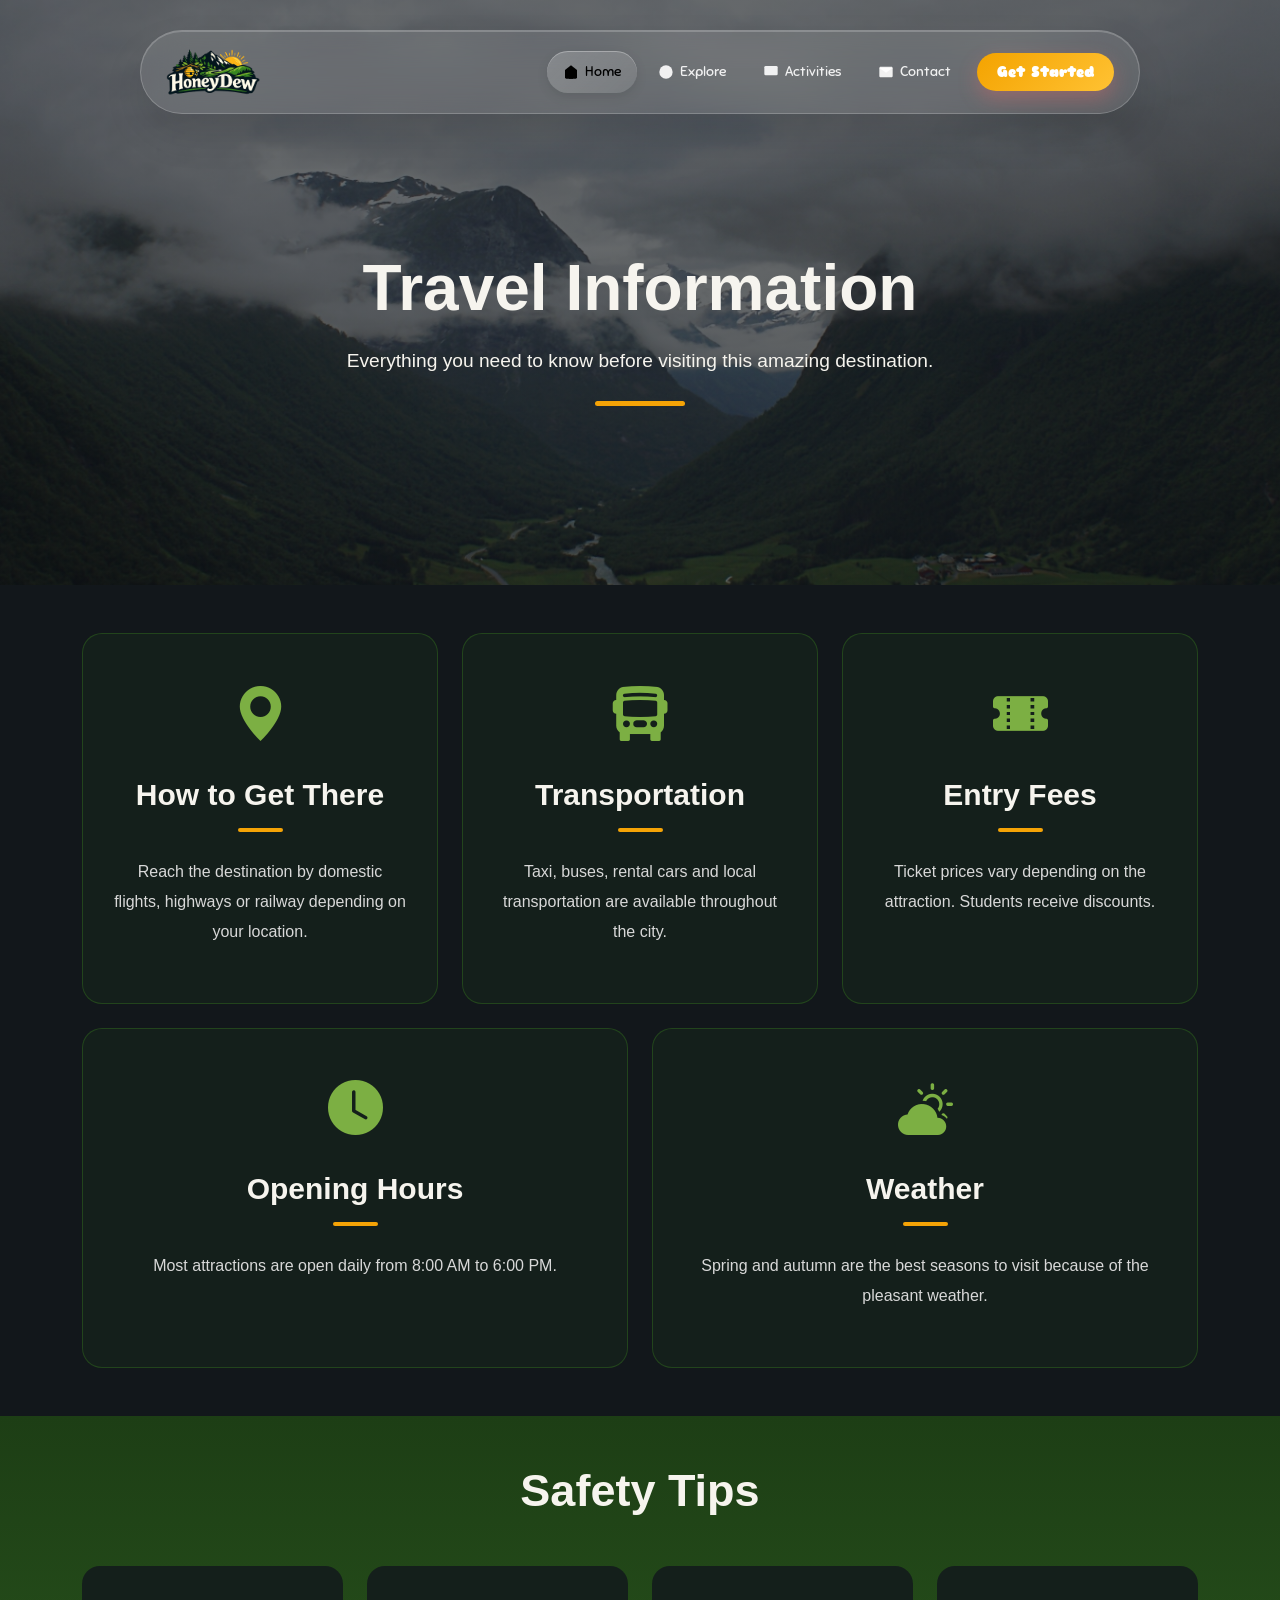
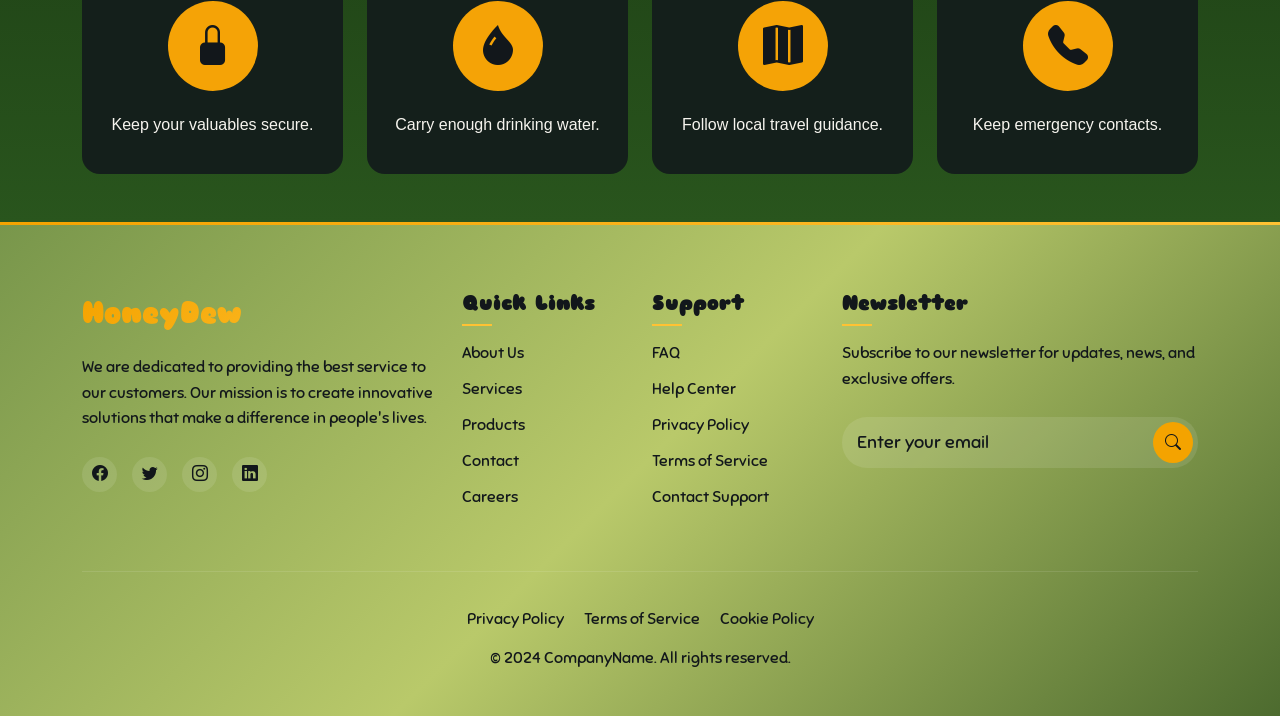
==== commit 7305113f: "commit-branch-Explore" ====
--- a/Azadeh Explore.html
+++ b/Azadeh Explore.html
@@ -47,7 +47,7 @@
         <!-- Navigation Links -->
         <ul class="navbar-nav" id="navbarNav">
           <li class="nav-item">
-            <a href="index.html" class="nav-link">
+            <a href="index.html" class="nav-link active">
               <svg class="nav-icon" viewBox="0 0 24 24">
                 <path d="M3 9l9-7 9 7v11a2 2 0 0 1-2 2H5a2 2 0 0 1-2-2z"></path>
                 <polyline points="9,22 9,12 15,12 15,22"></polyline>
@@ -56,7 +56,7 @@
             </a>
           </li>
           <li class="nav-item">
-            <a href="Azadeh Explore.html" class="nav-link active">
+            <a href="Azadeh Explore.html" class="nav-link ">
               <svg class="nav-icon" viewBox="0 0 24 24">
                 <circle cx="12" cy="12" r="10"></circle>
                 <line x1="12" y1="16" x2="12" y2="12"></line>
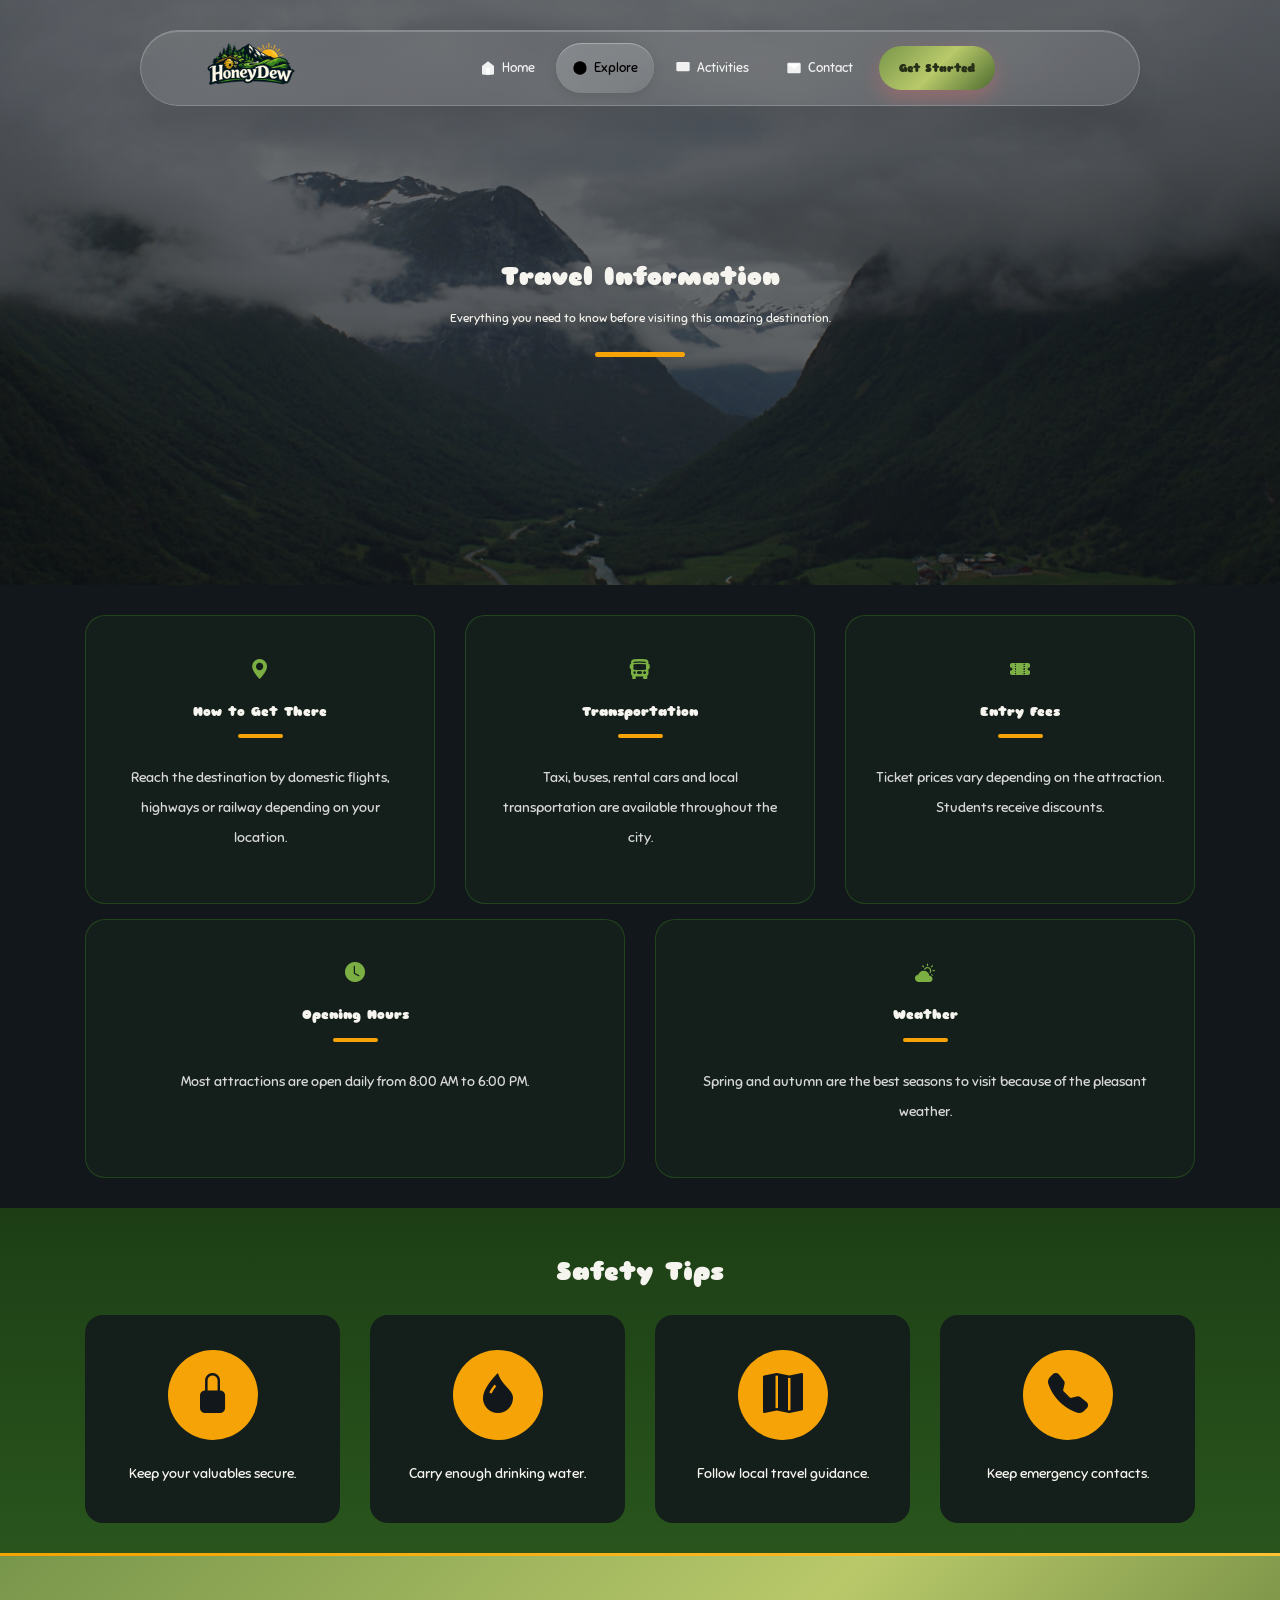
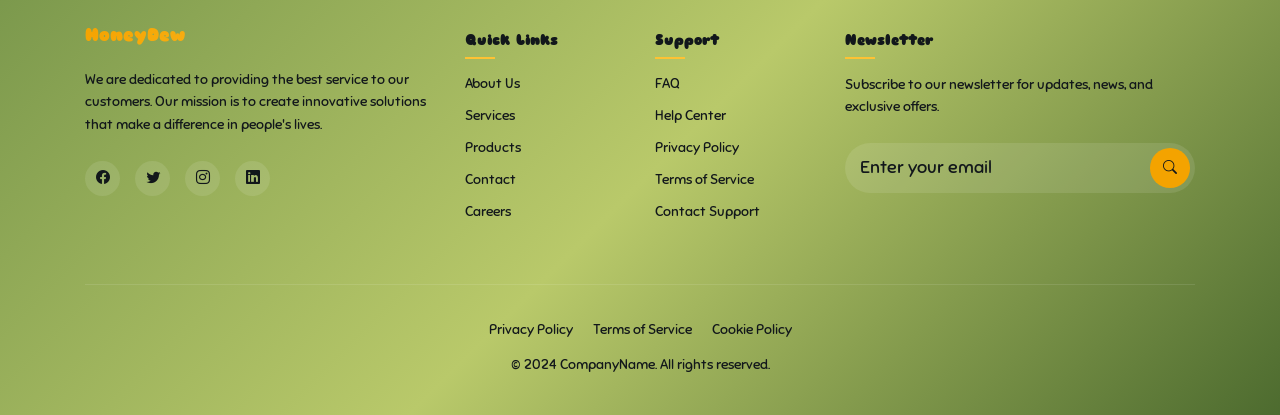
==== commit e539ad88: "Resolved difference in nav between explore and  homepage" ====
--- a/Azadeh Explore.html
+++ b/Azadeh Explore.html
@@ -8,7 +8,12 @@
       href="https://cdn.jsdelivr.net/npm/bootstrap@5.3.3/dist/css/bootstrap.min.css"
       rel="stylesheet"
     />
-
+    <link
+      href="https://maxcdn.bootstrapcdn.com/bootstrap/3.3.7/css/bootstrap.min.css"
+      rel="stylesheet"
+      integrity="sha384-BVYiiSIFeK1dGmJRAkycuHAHRg32OmUcww7on3RYdg4Va+PmSTsz/K68vbdEjh4u"
+      crossorigin="anonymous"
+    />
     <link
       rel="stylesheet"
       href="https://cdn.jsdelivr.net/npm/bootstrap-icons@1.11.3/font/bootstrap-icons.min.css"
@@ -38,16 +43,16 @@
         <div class="navbar-brand d-flex">
           <a href="#" class="text-decoration-none"
             ><img
-              src="pictures/aca7b375-2e96-413a-af42-244dd7e7b7cf - Copy.png"
+              src="pictures/aca7b375-2e96-413a-af42-244dd7e7b7cf.png"
               alt=""
               class="logo"
-              style="height: 3rem"
+              style="height: 9.3rem;"
           /></a>
         </div>
         <!-- Navigation Links -->
         <ul class="navbar-nav" id="navbarNav">
           <li class="nav-item">
-            <a href="index.html" class="nav-link active">
+            <a href="index.html" class="nav-link ">
               <svg class="nav-icon" viewBox="0 0 24 24">
                 <path d="M3 9l9-7 9 7v11a2 2 0 0 1-2 2H5a2 2 0 0 1-2-2z"></path>
                 <polyline points="9,22 9,12 15,12 15,22"></polyline>
@@ -56,7 +61,7 @@
             </a>
           </li>
           <li class="nav-item">
-            <a href="Azadeh Explore.html" class="nav-link ">
+            <a href="Azadeh Explore.html" class="nav-link active">
               <svg class="nav-icon" viewBox="0 0 24 24">
                 <circle cx="12" cy="12" r="10"></circle>
                 <line x1="12" y1="16" x2="12" y2="12"></line>
--- a/style.css
+++ b/style.css
@@ -150,7 +150,7 @@
   text-decoration: none;
   color: rgba(255, 255, 255, 0.9);
   font-weight: 500;
-  font-size: 0.9rem;
+  font-size: 1.3rem;
   border-radius: 25px;
   transition: all 0.3s cubic-bezier(0.25, 0.46, 0.45, 0.94);
   position: relative;
@@ -259,13 +259,13 @@
   transform: rotate(-45deg) translate(6px, -6px);
 } /* ==================== CTA BUTTON ==================== */
 .cta-button {
-  background: linear-gradient(135deg, #f4a300, #ffc233);
-  color: white;
+  background: linear-gradient(135deg, #78964b 0%, #b9c96a 50%, #4d6b2f 100%);
+  color: #262f17;
   text-decoration: none;
   padding: 10px 20px;
   border-radius: 25px;
   font-weight: 600;
-  font-size: 0.9rem;
+  font-size: 1.1rem;
   box-shadow: 0 8px 20px rgba(255, 107, 107, 0.3);
   transition: all 0.3s ease;
   white-space: nowrap;
--- a/Azadeh style.css
+++ b/Azadeh style.css
@@ -13,7 +13,6 @@
 .Azadeh{
     background:var(--black);
     color:var(--white);
-    font-family: "Poppins",sans-serif;
 }
 
 
@@ -40,7 +39,7 @@
 
 .Azadeh .hero-content h1{
 
-    font-size:4rem;
+    font-size:2.5rem;
     font-weight:700;
 }
 
@@ -90,7 +89,7 @@
 
 .Azadeh .travel-card i{
 
-    font-size:55px;
+    font-size:2rem;
 
     color:#7CAF43;
 
@@ -101,7 +100,7 @@
 
 .Azadeh .travel-card h3{
 
-    font-size:30px;
+    font-size:1.3rem;
 
     font-weight:600;
 }
@@ -151,7 +150,7 @@
 
 .Azadeh .safety h2{
 
-    font-size:45px;
+    font-size:2.5rem;
 
     font-weight:bold;
 }
@@ -254,7 +253,7 @@
 
 .Azadeh .hero-content h1{
 
-font-size:3rem;
+font-size:2.6rem;
 
 }
 
@@ -277,7 +276,7 @@
 
 .Azadeh .hero-content h1{
 
-font-size:2.3rem;
+font-size:2rem;
 
 }
 
